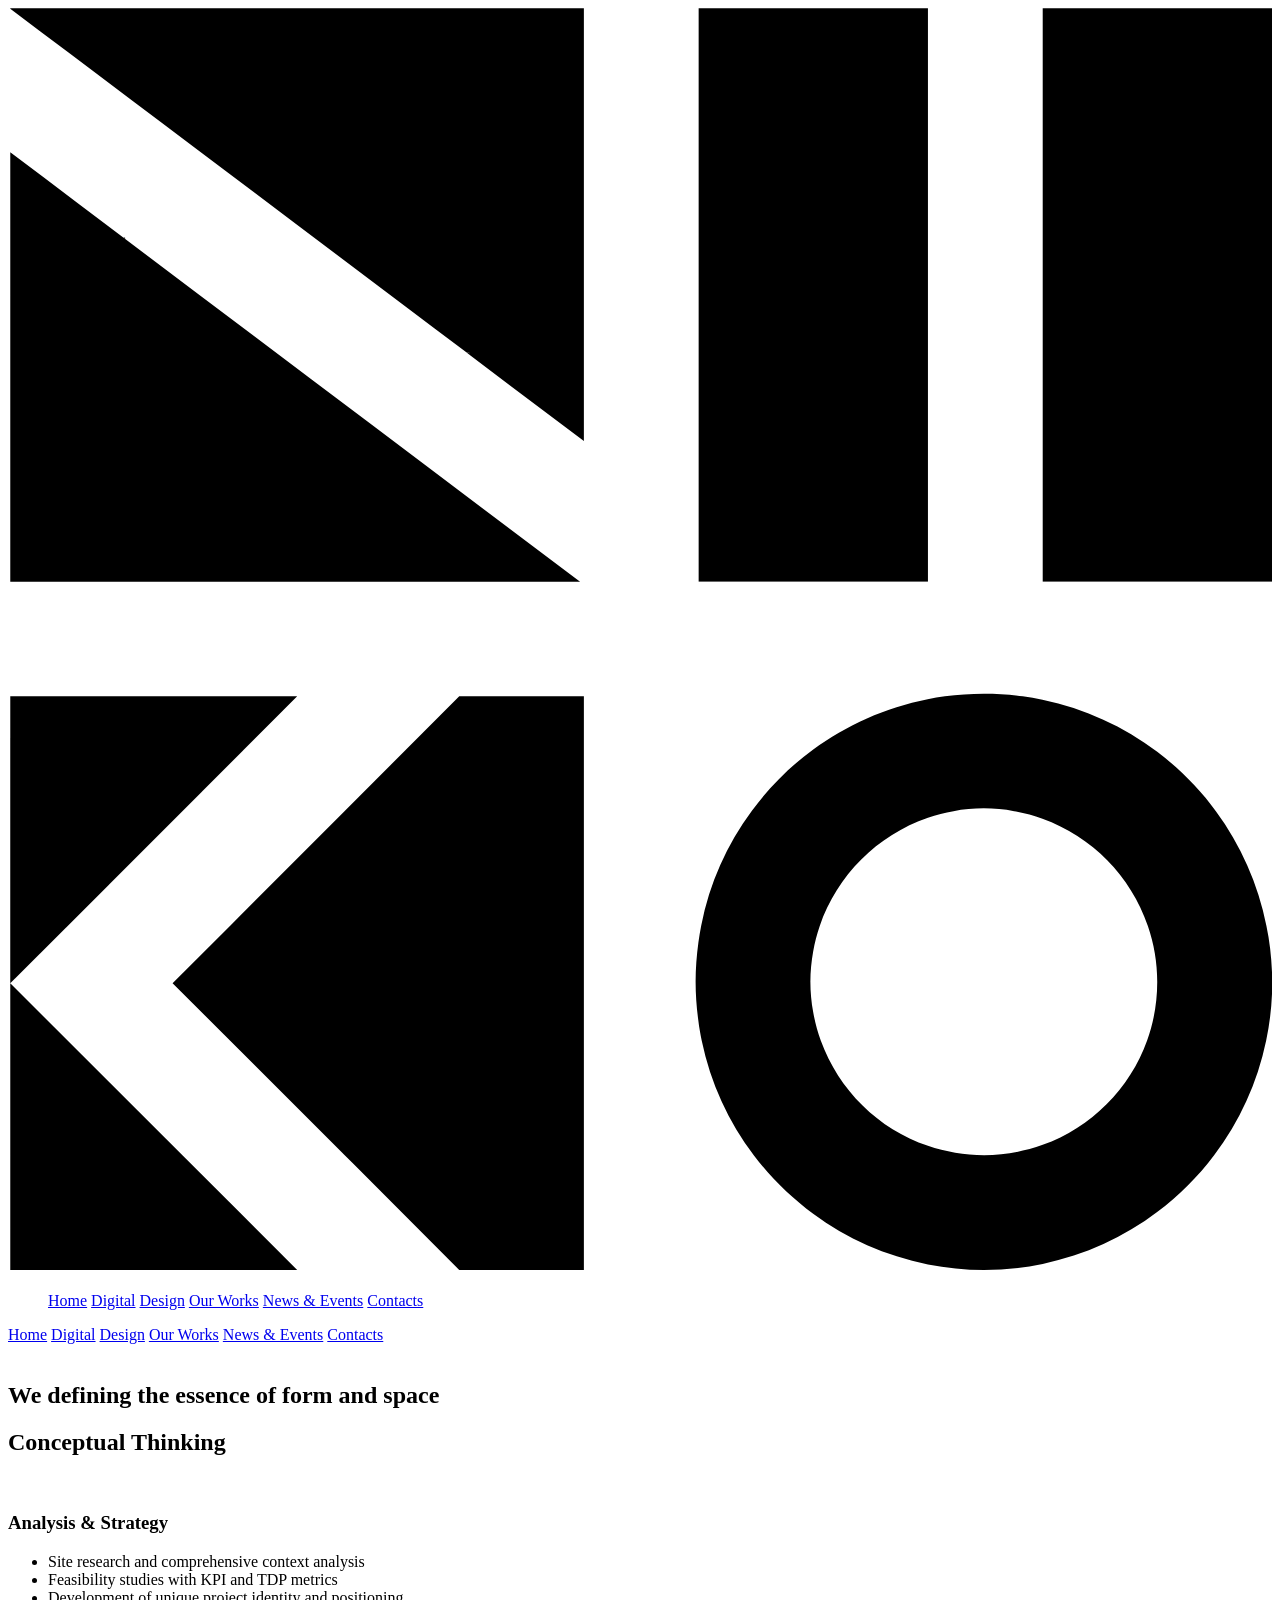
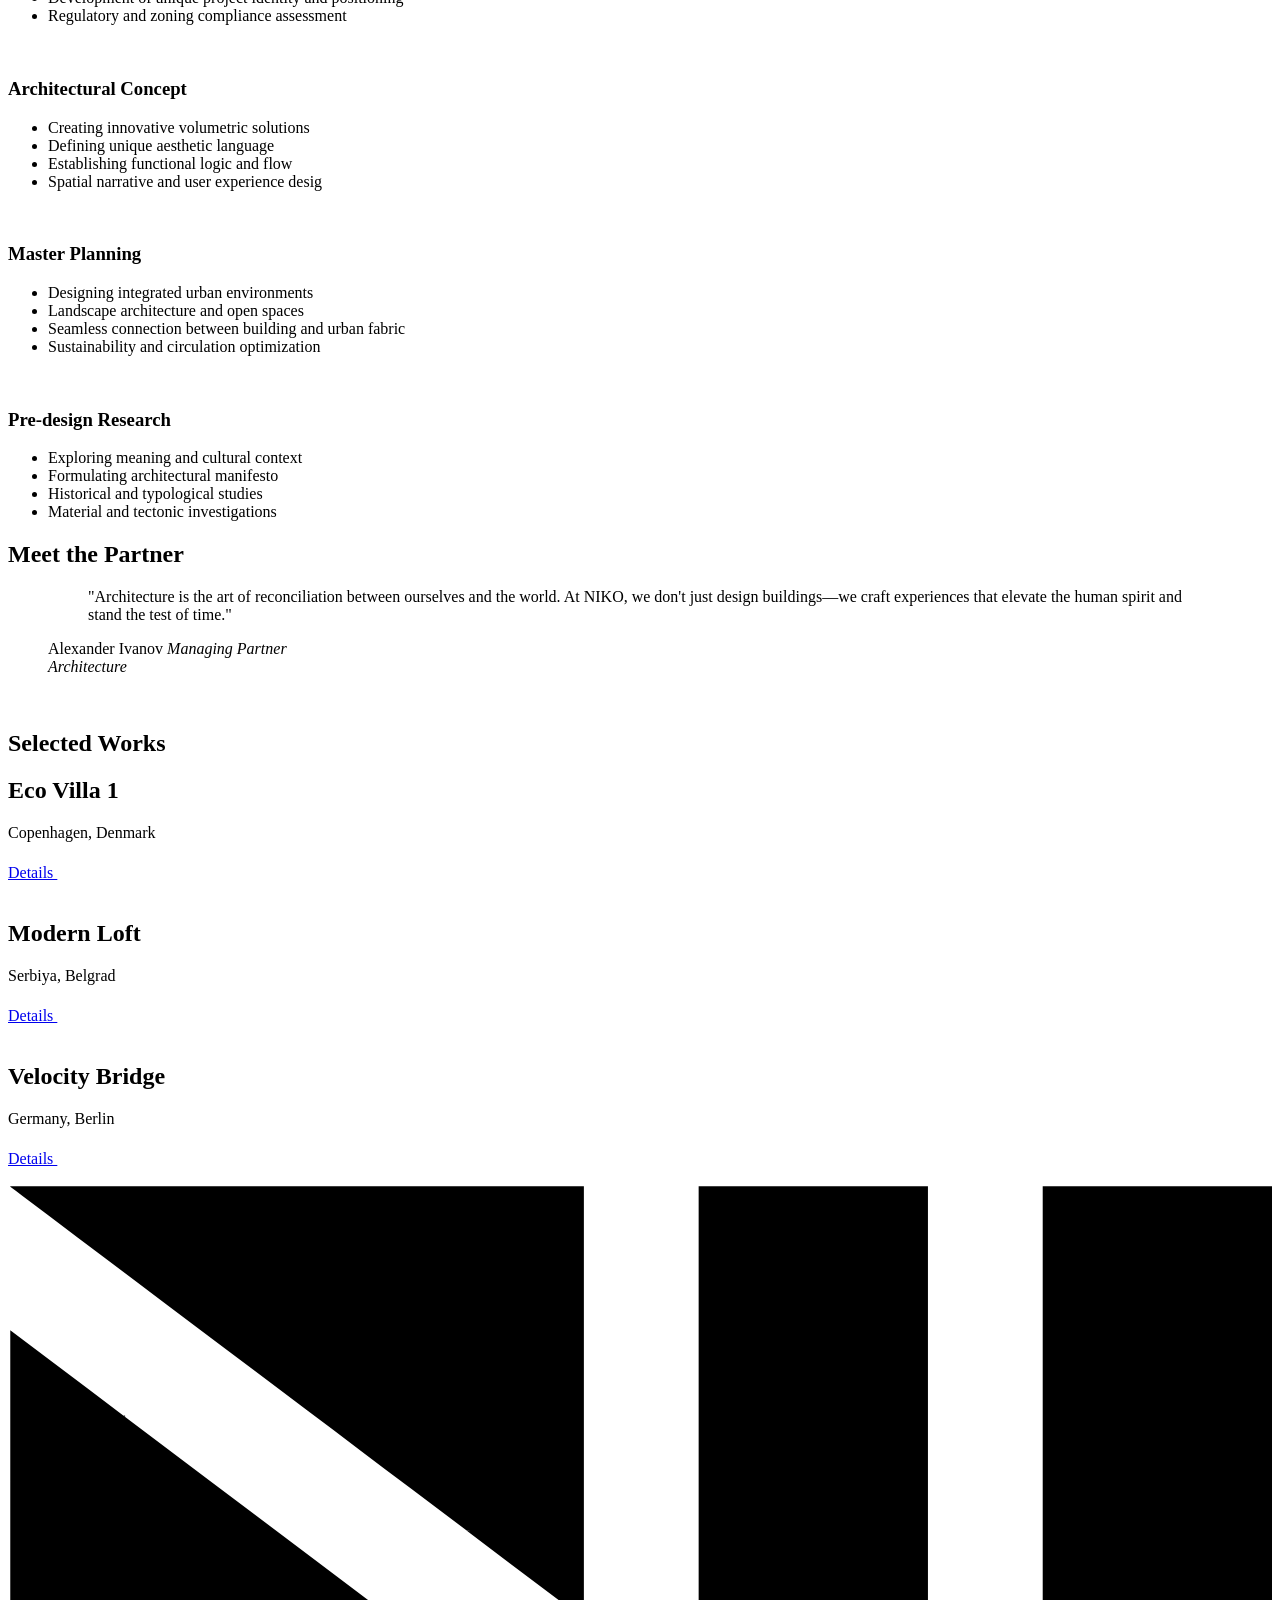
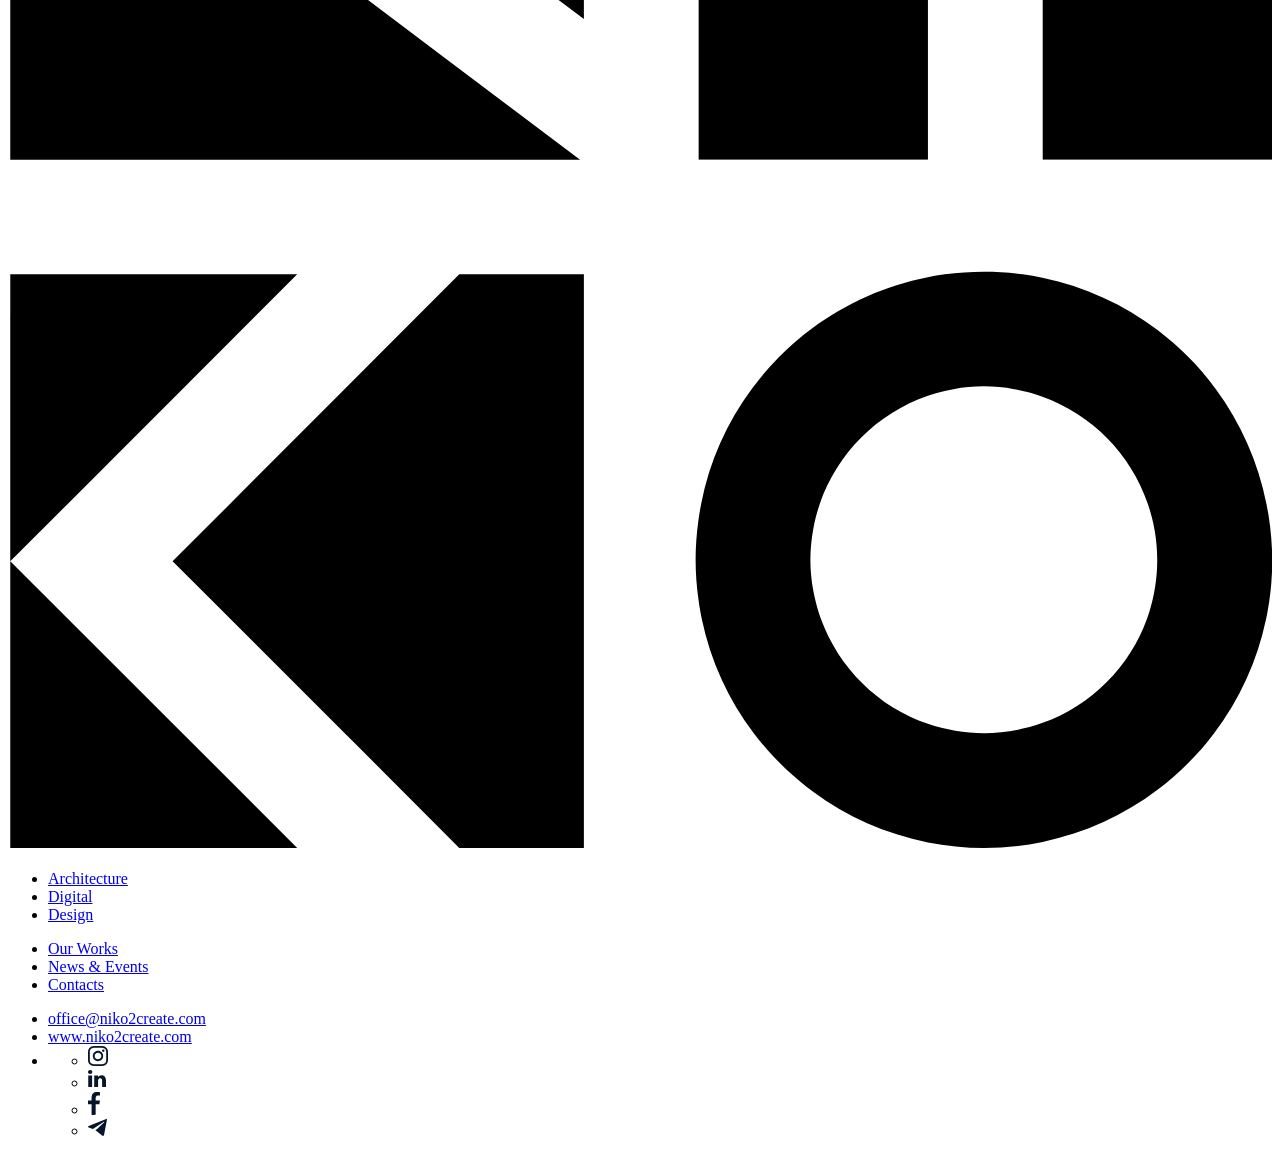
==== architecture.html @ 86c25e2b "Add files via upload" ====
<!DOCTYPE html>
<html lang="ru">

<head>
  <meta charset="UTF-8">
  <meta name="viewport" content="width=device-width, initial-scale=1.0">
  <title>Architecture</title>
  <link rel="icon" type="image/x-icon" href="favicon.ico">
  <link href = "https://fonts.cdnfonts.com/css/neue-haas-grotesk-display-pro" rel = "stylesheet">
  <link rel="stylesheet" href="/styles/styles.css">
  <link rel="stylesheet" href="https://cdn.jsdelivr.net/npm/swiper@11/swiper-bundle.min.css" />
</head>

<body class="inner-page">
  <header class="main-header">
    <a href="index.html" class="static-logo">
        <svg version="1.1" id="Слой_1" xmlns="http://www.w3.org/2000/svg" xmlns:xlink="http://www.w3.org/1999/xlink"
          x="0px" y="0px" viewBox="0 0 500 500" style="enable-background:new 0 0 500 500;" xml:space="preserve">
          <g>
            <path class="st0" d="M227.8,0.1v171.2l-45.4-34.2v-0.9h-1.1C123.4,92.6,58.8,43.9,0.9,0.3V0.1H227.8z" />
            <rect x="273.2" y="0.1" class="st0" width="90.7" height="226.8" />
            <rect x="409.3" y="0.1" class="st0" width="90.7" height="226.8" />
            <polygon class="st0" points="46.3,90.9 46.3,91.3 45.7,90.9 	" />
            <polygon class="st0" points="46.3,90.9 46.3,91.3 45.7,90.9 	" />
            <polygon class="st0" points="182.4,136.2 182.4,137.1 181.3,136.2 	" />
            <path class="st0" d="M226.3,227H0.9V57.1C74.1,112.3,153.2,171.9,226.3,227z" />
            <polygon class="st0" points="114.4,272.3 33,353.7 23.6,363.1 0.9,385.8 0.9,272.3 	" />
            <polygon class="st0" points="114.4,499.2 0.9,499.2 0.9,385.8 69,453.8 91.7,476.5 	" />
            <polygon class="st0" points="227.8,272.3 227.8,499.2 178.5,499.2 137.1,457.7 133.2,453.8 87.8,408.4 65.1,385.8 87.8,363.1 
       91.7,359.2 133.1,317.7 178.5,272.3 	" />
            <path class="st0" d="M497.8,363.1c-3.3-16.7-10.2-32.1-20-45.4c-6.5-8.9-14.4-16.8-23.2-23.5c-13.2-10-28.6-17.1-45.4-20.6
       c-2.6-0.5-5.2-1-7.8-1.3c-5-0.7-10.2-1-15.4-1c-5.2,0-10.4,0.4-15.4,1c-2.3,0.3-4.5,0.7-6.8,1.1c-16.7,3.3-32.2,10.3-45.4,20
       c-9.3,6.8-17.4,15-24.2,24.2c-9.8,13.2-16.7,28.6-20,45.4c-0.4,2.2-0.8,4.4-1.1,6.7c-0.7,5.1-1.1,10.2-1.1,15.5s0.4,10.4,1.1,15.5
       c0.3,2.6,0.8,5.2,1.3,7.7c3.5,16.8,10.6,32.2,20.6,45.4c6.7,8.8,14.6,16.6,23.5,23.2c13.2,9.8,28.6,16.7,45.4,20
       c7.2,1.4,14.6,2.2,22.2,2.2c8,0,15.7-0.8,23.2-2.4c16.8-3.5,32.2-10.6,45.4-20.6c8.5-6.4,16-13.9,22.4-22.4
       c10-13.2,17.1-28.6,20.6-45.4c1.6-7.5,2.4-15.3,2.4-23.2C500,377.6,499.3,370.2,497.8,363.1z M450.6,408.4
       c-6.9,19.2-22.1,34.4-41.3,41.3c-7.2,2.6-15.1,4.1-23.2,4.1c-7.8,0-15.2-1.3-22.2-3.7c-19.7-6.7-35.3-22.2-42.4-41.7
       c-1.3-3.6-2.3-7.3-3-11.2c-0.7-3.9-1.1-7.9-1.1-12c0-4.1,0.4-8.1,1.1-12c0.6-3.5,1.5-6.8,2.6-10.1c6.9-20,22.7-35.9,42.8-42.8
       c3.3-1.1,6.7-2,10.1-2.6c3.9-0.7,7.9-1.1,12-1.1s8.1,0.4,12,1.1c3.9,0.7,7.6,1.7,11.2,3c19.5,7,35,22.7,41.7,42.4
       c2.4,7,3.7,14.4,3.7,22.2C454.6,393.4,453.2,401.2,450.6,408.4z" />
          </g>
        </svg>
      </a>
    
    <nav class="main-nav">
      <ul class="menu-list">
        <a href="index.html" class="nav-link">Home</a>
        <a href="digital.html" class="nav-link">Digital</a>
        <a href="design.html" class="nav-link">Design</a>
        <a href="catalog.html" class="nav-link">Our Works</a>
        <a href="news.html" class="nav-link">News & Events</a>
        <a href="contacts.html" class="nav-link">Contacts</a>
      </ul>
    </nav>
    <!-- Кнопка Бургер -->
    <div class="mobile-burger" id="burger">
      <span></span>
      <span></span>
      <span></span>
    </div>
    <!-- Полноэкранное мобильное меню -->
    <div class="mobile-menu" id="mobileMenu">
      <nav class="mobile-nav">
        <a href="index.html" class="mobile-link">Home</a>
        <a href="digital.html" class="mobile-link">Digital</a>
        <a href="design.html" class="mobile-link">Design</a>
        <a href="catalog.html" class="mobile-link">Our Works</a>
        <a href="news.html" class="mobile-link">News & Events</a>
        <a href="contacts.html" class="mobile-link">Contacts</a>
      </nav>
    </div>
  </header>
  <section class="hero">
    <img class="hero__image" src="images/architecture/hero-bg.webp" alt="">
    <div class="hero__content">
      <h1 class="hero__title reveal">We defining the essence of form and space</h1>
    </div>
  </section>
  <section class="concept">
    <div class="concept__top">
      <h2 class="concept__title title">Conceptual Thinking</h2>
    </div>
    <div class="concept-grid">
      <div class="concept-card reveal">
        <img class="concept-card__image" src="images/architecture/concept/1.webp" alt="">
        <div class="concept-card__content">
          <h3 class="concept-card__title">Analysis & Strategy</h3>
          <ul class="concept-card__list">
            <li class="concept-card__item">Site research and comprehensive context analysis</li>
            <li class="concept-card__item">Feasibility studies with KPI and TDP metrics</li>
            <li class="concept-card__item">Development of unique project identity and positioning</li>
            <li class="concept-card__item">Regulatory and zoning compliance assessment</li>
          </ul>
        </div>
      </div>
      <div class="concept-card reveal">
        <img class="concept-card__image" src="images/architecture/concept/2.webp" alt="">
        <div class="concept-card__content">
          <h3 class="concept-card__title">Architectural Concept</h3>
          <ul class="concept-card__list">
            <li class="concept-card__item">Creating innovative volumetric solutions</li>
            <li class="concept-card__item">Defining unique aesthetic language</li>
            <li class="concept-card__item">Establishing functional logic and flow</li>
            <li class="concept-card__item">Spatial narrative and user experience desig</li>
          </ul>
        </div>
      </div>
      <div class="concept-card reveal">
        <img class="concept-card__image" src="images/architecture/concept/3.webp" alt="">
        <div class="concept-card__content">
          <h3 class="concept-card__title">Master Planning</h3>
          <ul class="concept-card__list">
            <li class="concept-card__item">Designing integrated urban environments</li>
            <li class="concept-card__item">Landscape architecture and open spaces</li>
            <li class="concept-card__item">Seamless connection between building and urban fabric</li>
            <li class="concept-card__item">Sustainability and circulation optimization</li>
          </ul>
        </div>
      </div>
      <div class="concept-card reveal">
        <img class="concept-card__image" src="images/architecture/concept/4.webp" alt="">
        <div class="concept-card__content">
          <h3 class="concept-card__title">Pre-design Research</h3>
          <ul class="concept-card__list">
            <li class="concept-card__item">Exploring meaning and cultural context</li>
            <li class="concept-card__item">Formulating architectural manifesto</li>
            <li class="concept-card__item">Historical and typological studies</li>
            <li class="concept-card__item">Material and tectonic investigations</li>
          </ul>
        </div>
      </div>
    </div>
  </section>
  <section class="meet">
    <h2 class="meet__title title">Meet the Partner</h2>
    <div class="meet__content">
      <div class="meet__content-inner">
        <figure class="meet__quote-wrapper">
          <blockquote class="meet__quote-text">
            <p>"Architecture is the art of reconciliation between ourselves and the world. At NIKO, we don't just design
              buildings—we craft experiences that elevate the human spirit and stand the test of time."</p>
          </blockquote>
          <figcaption class="meet__quote-author">
            Alexander Ivanov <cite>Managing Partner <br> Architecture</cite>
          </figcaption>
        </figure>
      </div>
      <img class="meet__image" src="images/architecture/meet.webp" alt="">
    </div>
  </section>
  <section class="selected">
    <h2 class="selected__title title">Selected Works</h2>
    <div class="selected__wrapper">
      <div class="selected-card">
        <div class="selected__card">
          <div class="selected-card__content">
            <h2 class="selected-card__title">Eco Villa 1</h2>
            <div class="selected-card__subtitle">Copenhagen, Denmark</div>
            <a class="selected-card__link" href="project.html">Details
              <svg width="20" height="36" viewBox="0 0 20 36" fill="none" xmlns="http://www.w3.org/2000/svg">
                <path d="M0.707133 0.70717L17.6777 17.6777L0.707136 34.6483" stroke="white" stroke-width="2" />
              </svg>
            </a>
          </div>
          <img class="selected__image" src="images/architecture/selected/1.webp" alt="">
        </div>
      </div>
      <div class="selected-card">
        <div class="selected__card">
          <div class="selected-card__content">
            <h2 class="selected-card__title">Modern Loft</h2>
            <div class="selected-card__subtitle">Serbiya, Belgrad</div>
            <a class="selected-card__link" href="project.html">Details
              <svg width="20" height="36" viewBox="0 0 20 36" fill="none" xmlns="http://www.w3.org/2000/svg">
                <path d="M0.707133 0.70717L17.6777 17.6777L0.707136 34.6483" stroke="white" stroke-width="2" />
              </svg>
            </a>
          </div>
          <img class="selected__image" src="images/architecture/selected/2.webp" alt="">
        </div>
      </div>
      <div class="selected-card">
        <div class="selected__card">
          <div class="selected-card__content">
            <h2 class="selected-card__title">Velocity Bridge</h2>
            <div class="selected-card__subtitle">Germany, Berlin</div>
            <a class="selected-card__link" href="project.html">Details
              <svg width="20" height="36" viewBox="0 0 20 36" fill="none" xmlns="http://www.w3.org/2000/svg">
                <path d="M0.707133 0.70717L17.6777 17.6777L0.707136 34.6483" stroke="white" stroke-width="2" />
              </svg>
            </a>
          </div>
          <img class="selected__image" src="images/architecture/selected/3.webp" alt="">
        </div>
      </div>
    </div>
  </section>
  
  <footer class="footer">
    <div class="footer__body">
      <div class="footer__col">
        <a class="footer__logo" href="index.html">
          <svg version="1.1" xmlns="http://www.w3.org/2000/svg" xmlns:xlink="http://www.w3.org/1999/xlink"
            x="0px" y="0px" viewBox="0 0 500 500" style="enable-background:new 0 0 500 500;" xml:space="preserve">
            <g>
              <path class="st0" d="M227.8,0.1v171.2l-45.4-34.2v-0.9h-1.1C123.4,92.6,58.8,43.9,0.9,0.3V0.1H227.8z" />
              <rect x="273.2" y="0.1" class="st0" width="90.7" height="226.8" />
              <rect x="409.3" y="0.1" class="st0" width="90.7" height="226.8" />
              <polygon class="st0" points="46.3,90.9 46.3,91.3 45.7,90.9 	" />
              <polygon class="st0" points="46.3,90.9 46.3,91.3 45.7,90.9 	" />
              <polygon class="st0" points="182.4,136.2 182.4,137.1 181.3,136.2 	" />
              <path class="st0" d="M226.3,227H0.9V57.1C74.1,112.3,153.2,171.9,226.3,227z" />
              <polygon class="st0" points="114.4,272.3 33,353.7 23.6,363.1 0.9,385.8 0.9,272.3 	" />
              <polygon class="st0" points="114.4,499.2 0.9,499.2 0.9,385.8 69,453.8 91.7,476.5 	" />
              <polygon class="st0" points="227.8,272.3 227.8,499.2 178.5,499.2 137.1,457.7 133.2,453.8 87.8,408.4 65.1,385.8 87.8,363.1 
       91.7,359.2 133.1,317.7 178.5,272.3 	" />
              <path class="st0" d="M497.8,363.1c-3.3-16.7-10.2-32.1-20-45.4c-6.5-8.9-14.4-16.8-23.2-23.5c-13.2-10-28.6-17.1-45.4-20.6
       c-2.6-0.5-5.2-1-7.8-1.3c-5-0.7-10.2-1-15.4-1c-5.2,0-10.4,0.4-15.4,1c-2.3,0.3-4.5,0.7-6.8,1.1c-16.7,3.3-32.2,10.3-45.4,20
       c-9.3,6.8-17.4,15-24.2,24.2c-9.8,13.2-16.7,28.6-20,45.4c-0.4,2.2-0.8,4.4-1.1,6.7c-0.7,5.1-1.1,10.2-1.1,15.5s0.4,10.4,1.1,15.5
       c0.3,2.6,0.8,5.2,1.3,7.7c3.5,16.8,10.6,32.2,20.6,45.4c6.7,8.8,14.6,16.6,23.5,23.2c13.2,9.8,28.6,16.7,45.4,20
       c7.2,1.4,14.6,2.2,22.2,2.2c8,0,15.7-0.8,23.2-2.4c16.8-3.5,32.2-10.6,45.4-20.6c8.5-6.4,16-13.9,22.4-22.4
       c10-13.2,17.1-28.6,20.6-45.4c1.6-7.5,2.4-15.3,2.4-23.2C500,377.6,499.3,370.2,497.8,363.1z M450.6,408.4
       c-6.9,19.2-22.1,34.4-41.3,41.3c-7.2,2.6-15.1,4.1-23.2,4.1c-7.8,0-15.2-1.3-22.2-3.7c-19.7-6.7-35.3-22.2-42.4-41.7
       c-1.3-3.6-2.3-7.3-3-11.2c-0.7-3.9-1.1-7.9-1.1-12c0-4.1,0.4-8.1,1.1-12c0.6-3.5,1.5-6.8,2.6-10.1c6.9-20,22.7-35.9,42.8-42.8
       c3.3-1.1,6.7-2,10.1-2.6c3.9-0.7,7.9-1.1,12-1.1s8.1,0.4,12,1.1c3.9,0.7,7.6,1.7,11.2,3c19.5,7,35,22.7,41.7,42.4
       c2.4,7,3.7,14.4,3.7,22.2C454.6,393.4,453.2,401.2,450.6,408.4z" />
            </g>
          </svg>
        </a>
      </div>
      <div class="footer__col">
        <ul class="footer__menu-list">
          <li class="footer__menu-item"><a href="architecture.html" class="footer__menu-link">Architecture</a></li>
          <li class="footer__menu-item"><a href="digital.html" class="footer__menu-link">Digital</a></li>
          <li class="footer__menu-item"><a href="design.html" class="footer__menu-link">Design</a></li>
        </ul>
      </div>
      <div class="footer__col">
        <ul class="footer__menu-list">
          <li class="footer__menu-item"><a href="catalog.html" class="footer__menu-link">Our Works</a></li>
          <li class="footer__menu-item"><a href="news.html" class="footer__menu-link">News & Events</a></li>
          <li class="footer__menu-item"><a href="contacts.html" class="footer__menu-link">Contacts</a></li>
        </ul>
      </div>
      <div class="footer__col">
        <ul class="footer__menu-list">
          <li class="footer__menu-item"><a href="mailto:" class="footer__menu-link">office@niko2create.com</a></li>
          <li class="footer__menu-item"><a href="www.niko2create.com" class="footer__menu-link">www.niko2create.com</a>
          </li>
          <li class="footer__menu-item">
            <ul class="footer__soc1als-list">
              <li class="footer__soc1als-item">
                <a class="footer__soc1als-link" href="/">
                  <svg width="20" height="20" viewBox="0 0 20 20" fill="none" xmlns="http://www.w3.org/2000/svg">
                    <path d="M10 1.80723C12.6506 1.80723 13.0121 1.80723 14.0964 1.80723C15.0602 1.80723 15.5422 2.04819 15.9036 2.16868C16.3855 2.40964 16.747 2.53012 17.1084 2.89157C17.4699 3.25301 17.7108 3.61446 17.8313 4.09639C17.9518 4.45783 18.0723 4.93976 18.1928 5.90362C18.1928 6.98795 18.1928 7.22892 18.1928 10C18.1928 12.7711 18.1928 13.0121 18.1928 14.0964C18.1928 15.0602 17.9518 15.5422 17.8313 15.9036C17.5904 16.3855 17.4699 16.747 17.1084 17.1084C16.747 17.4699 16.3855 17.7108 15.9036 17.8313C15.5422 17.9518 15.0602 18.0723 14.0964 18.1928C13.0121 18.1928 12.7711 18.1928 10 18.1928C7.22892 18.1928 6.98795 18.1928 5.90362 18.1928C4.93976 18.1928 4.45783 17.9518 4.09639 17.8313C3.61446 17.5904 3.25301 17.4699 2.89157 17.1084C2.53012 16.747 2.28916 16.3855 2.16868 15.9036C2.04819 15.5422 1.92771 15.0602 1.80723 14.0964C1.80723 13.0121 1.80723 12.7711 1.80723 10C1.80723 7.22892 1.80723 6.98795 1.80723 5.90362C1.80723 4.93976 2.04819 4.45783 2.16868 4.09639C2.40964 3.61446 2.53012 3.25301 2.89157 2.89157C3.25301 2.53012 3.61446 2.28916 4.09639 2.16868C4.45783 2.04819 4.93976 1.92771 5.90362 1.80723C6.98795 1.80723 7.3494 1.80723 10 1.80723ZM10 0C7.22892 0 6.98795 0 5.90362 0C4.81928 0 4.09639 0.240965 3.49398 0.481928C2.89157 0.722892 2.28916 1.08434 1.68675 1.68675C1.08434 2.28916 0.843374 2.77109 0.481928 3.49398C0.240965 4.09639 0.120482 4.81928 0 5.90362C0 6.98795 0 7.3494 0 10C0 12.7711 0 13.0121 0 14.0964C0 15.1807 0.240965 15.9036 0.481928 16.506C0.722892 17.1084 1.08434 17.7108 1.68675 18.3133C2.28916 18.9157 2.77109 19.1566 3.49398 19.5181C4.09639 19.759 4.81928 19.8795 5.90362 20C6.98795 20 7.3494 20 10 20C12.6506 20 13.0121 20 14.0964 20C15.1807 20 15.9036 19.759 16.506 19.5181C17.1084 19.2771 17.7108 18.9157 18.3133 18.3133C18.9157 17.7108 19.1566 17.2289 19.5181 16.506C19.759 15.9036 19.8795 15.1807 20 14.0964C20 13.0121 20 12.6506 20 10C20 7.3494 20 6.98795 20 5.90362C20 4.81928 19.759 4.09639 19.5181 3.49398C19.2771 2.89157 18.9157 2.28916 18.3133 1.68675C17.7108 1.08434 17.2289 0.843374 16.506 0.481928C15.9036 0.240965 15.1807 0.120482 14.0964 0C13.0121 0 12.7711 0 10 0Z" fill="#05152A" />
                    <path d="M10 4.81928C7.10843 4.81928 4.81928 7.10843 4.81928 10C4.81928 12.8916 7.10843 15.1807 10 15.1807C12.8916 15.1807 15.1807 12.8916 15.1807 10C15.1807 7.10843 12.8916 4.81928 10 4.81928ZM10 13.3735C8.19277 13.3735 6.62651 11.9277 6.62651 10C6.62651 8.19277 8.07229 6.62651 10 6.62651C11.8072 6.62651 13.3735 8.07229 13.3735 10C13.3735 11.8072 11.8072 13.3735 10 13.3735Z" fill="#05152A" />
                    <path d="M15.3012 5.90362C15.9666 5.90362 16.506 5.3642 16.506 4.6988C16.506 4.03339 15.9666 3.49398 15.3012 3.49398C14.6358 3.49398 14.0964 4.03339 14.0964 4.6988C14.0964 5.3642 14.6358 5.90362 15.3012 5.90362Z" fill="#05152A" />
                  </svg>
                </a>
              </li>
              <li class="footer__soc1als-item">
                <a class="footer__soc1als-link" href="/">
                  <svg width="18" height="18" viewBox="0 0 15 15" fill="none" xmlns="http://www.w3.org/2000/svg">
                    <path d="M15 8.7444V14.2601H11.7713V9.08072C11.7713 7.80269 11.3004 6.92825 10.157 6.92825C9.28251 6.92825 8.74439 7.53363 8.5426 8.07175C8.47534 8.27354 8.40807 8.5426 8.40807 8.87892V14.2601H5.17937C5.17937 14.2601 5.24664 5.5157 5.17937 4.64126H8.40807V5.98655C8.81166 5.3139 9.61883 4.3722 11.3004 4.3722C13.3856 4.3722 15 5.78475 15 8.7444ZM1.81614 0C0.739908 0 0 0.73991 0 1.68161C0 2.62332 0.672645 3.36323 1.74888 3.36323C2.89238 3.36323 3.56502 2.62332 3.56502 1.68161C3.63229 0.672646 2.95964 0 1.81614 0ZM0.201793 14.2601H3.43049V4.64126H0.201793V14.2601Z" fill="#05152A" />
                  </svg>
                </a>
              </li>
              <li class="footer__soc1als-item">
                <a class="footer__soc1als-link" href="/">
                  <svg width="12" height="23" viewBox="0 0 12 23" fill="none" xmlns="http://www.w3.org/2000/svg">
                    <path d="M7.65708 12.3648H11.3793L11.9637 8.56055H7.65632V6.48134C7.65632 4.90099 8.16957 3.49962 9.63891 3.49962H12V0.179741C11.5852 0.123382 10.7078 0 9.04996 0C5.58819 0 3.55867 1.8393 3.55867 6.0297V8.56055H0V12.3648H3.55867V22.821C4.26344 22.9276 4.97729 23 5.71007 23C6.37245 23 7.01893 22.9391 7.65708 22.8522V12.3648Z" fill="#05152A" />
                  </svg>
                </a>
              </li>
              <li class="footer__soc1als-item">
                <a class="footer__soc1als-link" href="/">
                  <svg width="19" height="17" viewBox="0 0 19 17" fill="none" xmlns="http://www.w3.org/2000/svg">
                    <path d="M19 0.602225L15.9946 16.2923C15.9946 16.2923 15.5741 17.3801 14.4189 16.8584L7.48458 11.3526L7.45242 11.3364C8.38909 10.4654 15.6524 3.70266 15.9698 3.39612C16.4613 2.92136 16.1562 2.63873 15.5856 2.99736L4.85679 10.053L0.717638 8.61077C0.717638 8.61077 0.0662573 8.37083 0.00359284 7.84911C-0.0598962 7.32653 0.739076 7.0439 0.739076 7.0439L17.6131 0.188948C17.6131 0.188948 19 -0.44207 19 0.602225Z" fill="#05152A" />
                  </svg>
                </a>
              </li>
            </ul>
          </li>
        </ul>
      </div>

    </div>
  </footer>

  <script src="https://cdn.jsdelivr.net/npm/swiper@11/swiper-bundle.min.js"
    onload="window.isSwiperReady = true; if(window.initMySite) window.initMySite();">
    </script>

  <script src="js/common.js"></script>
</body>

</html>
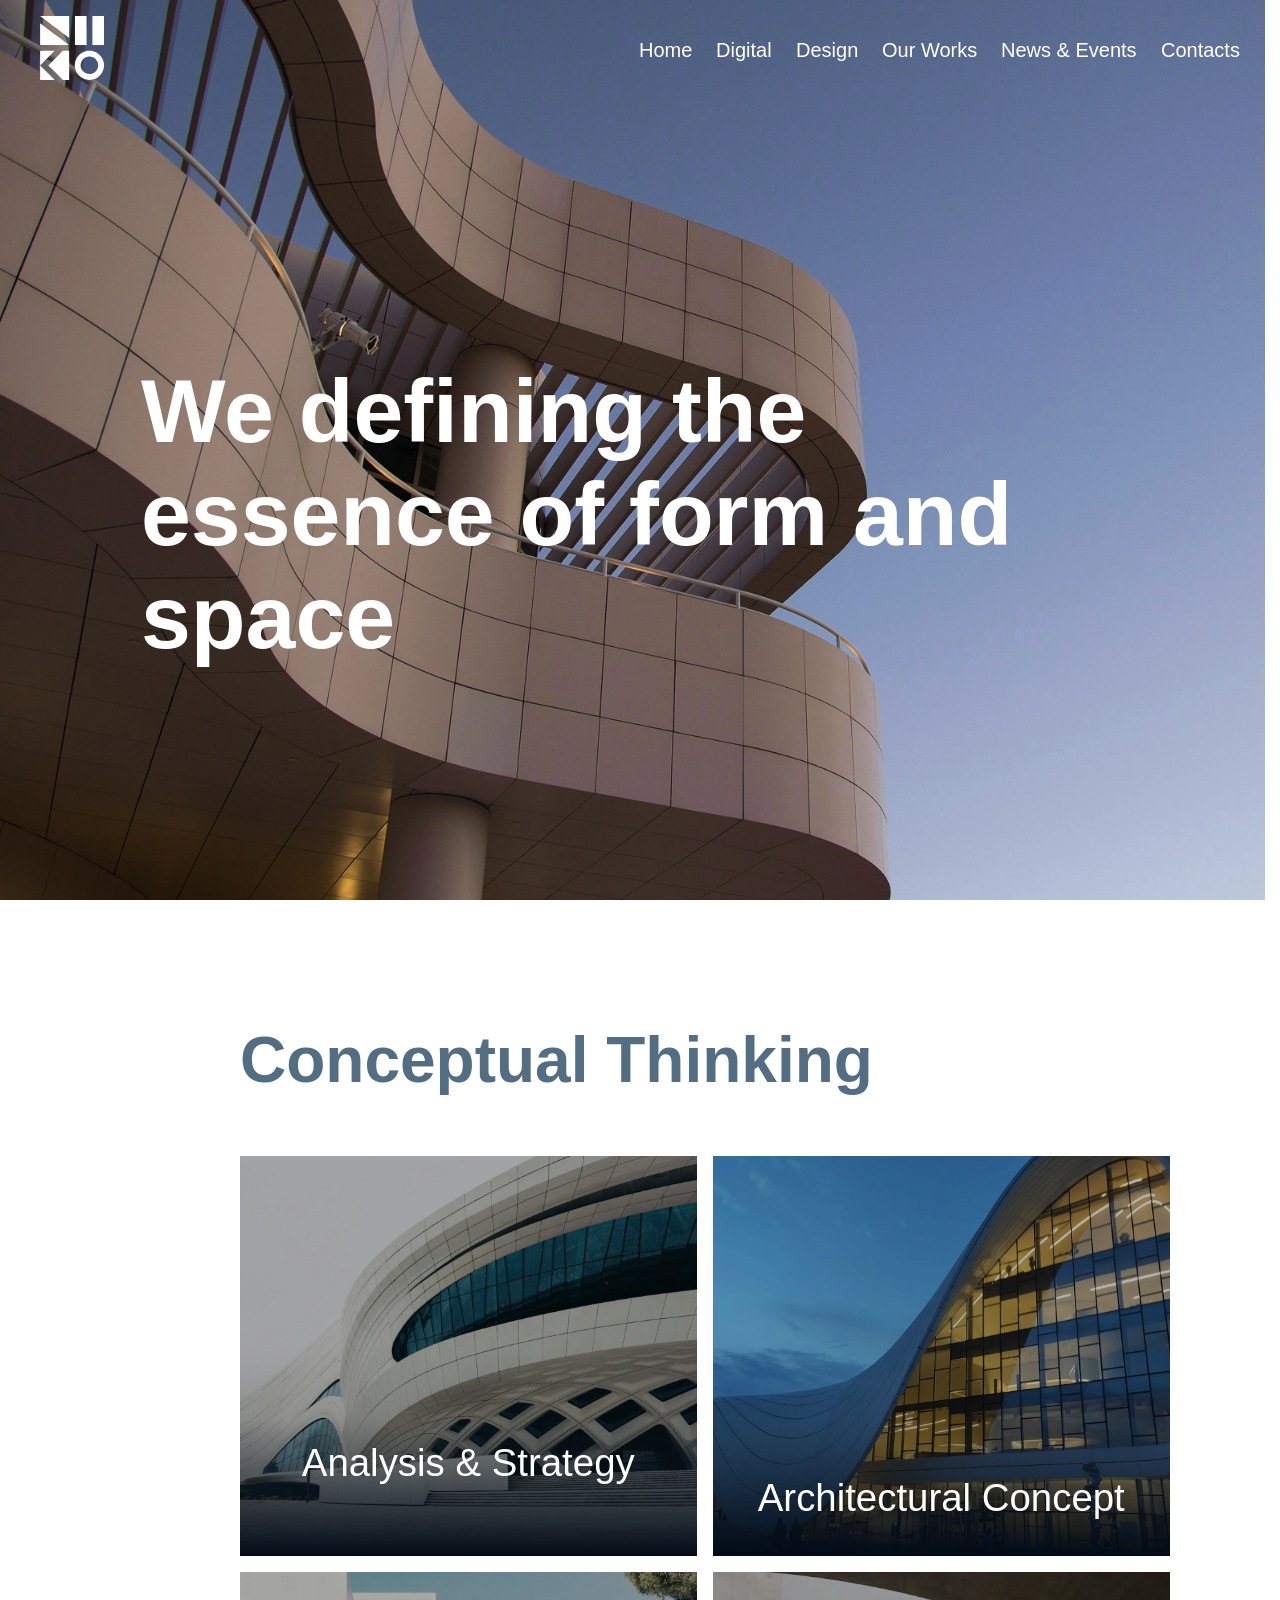
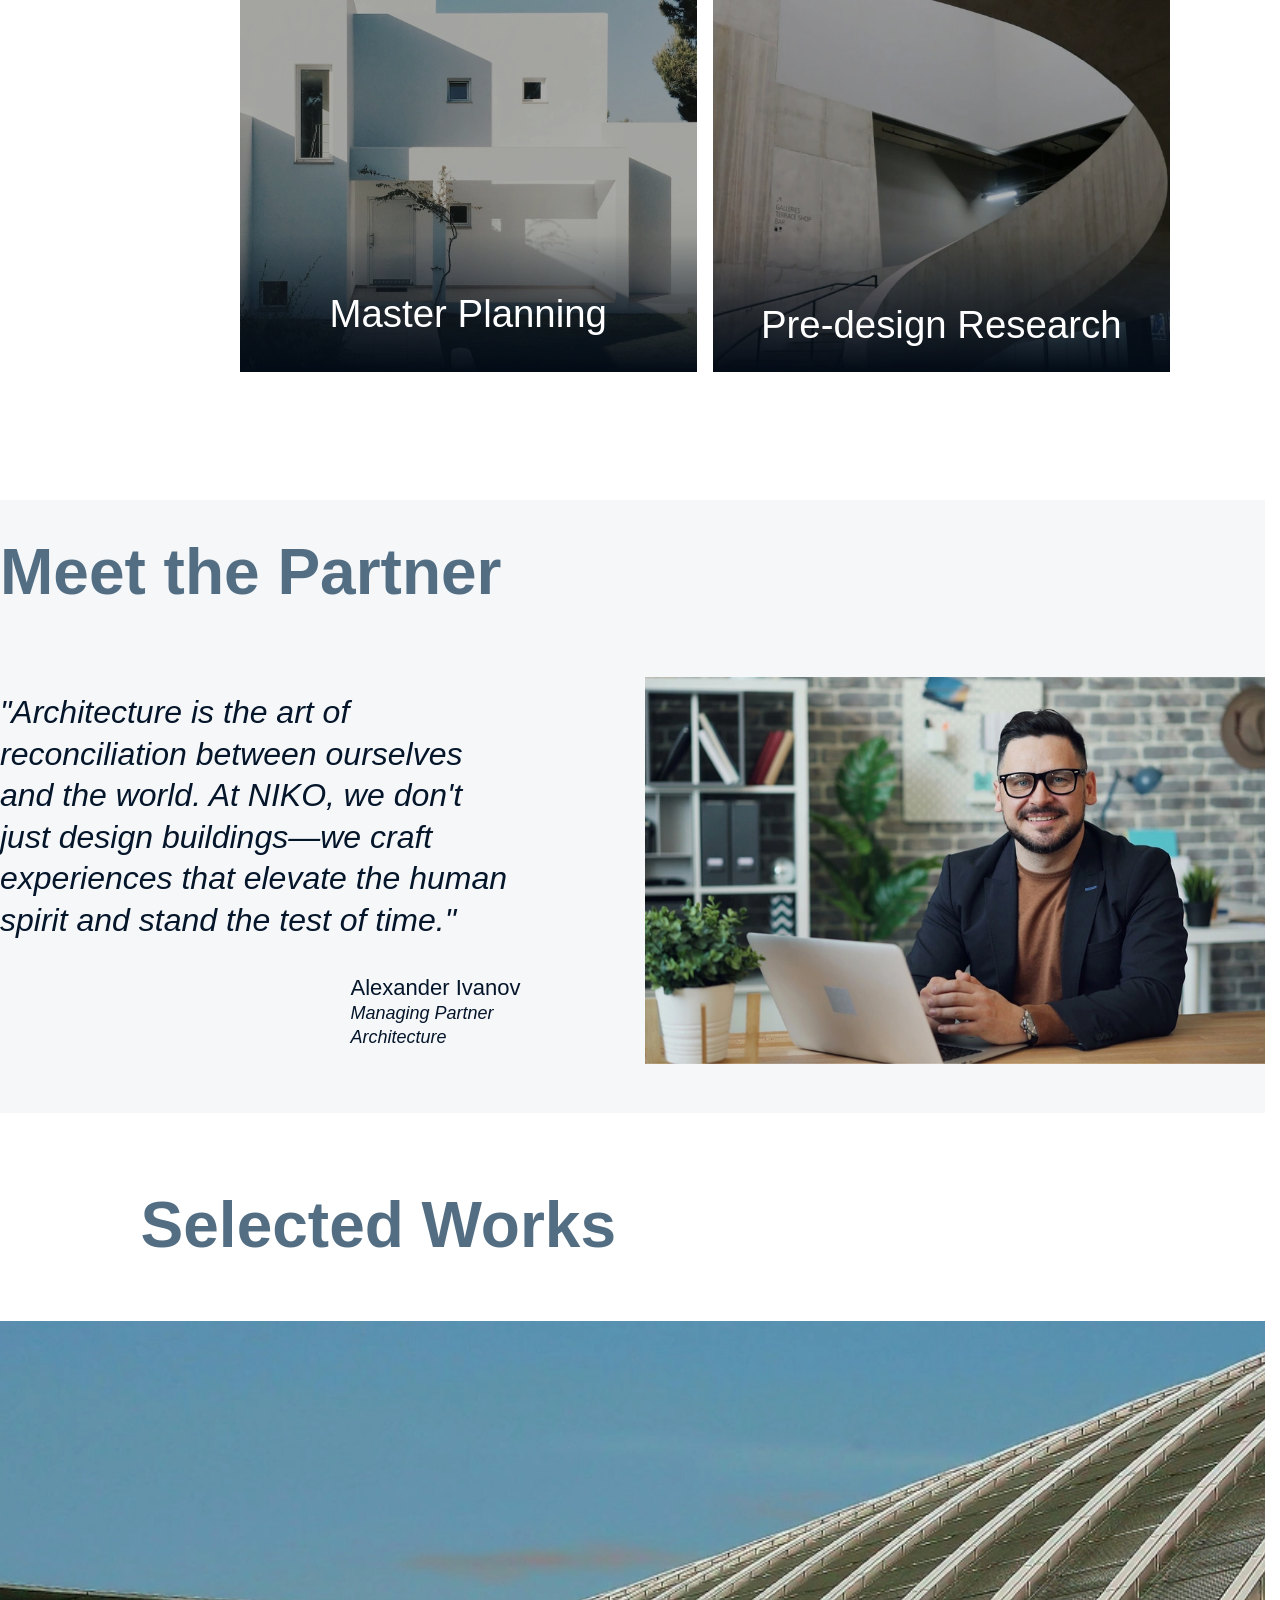
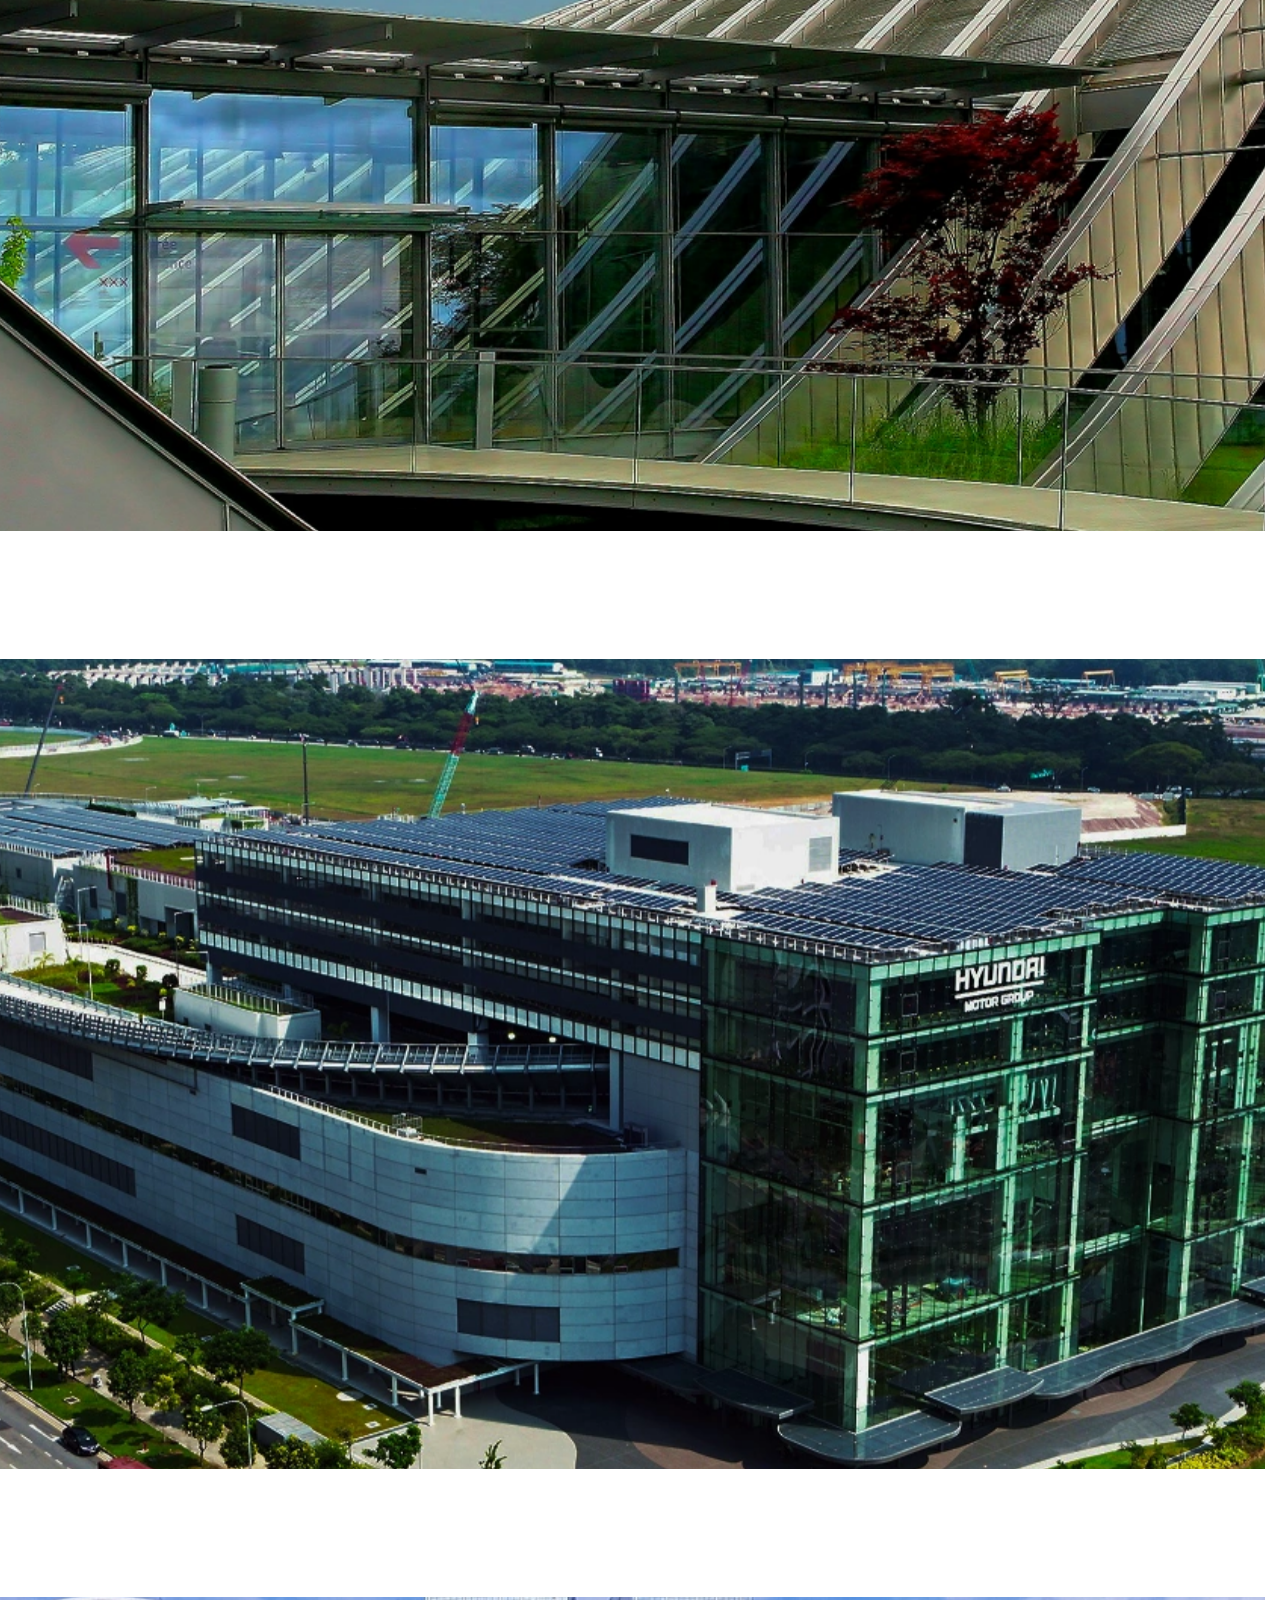
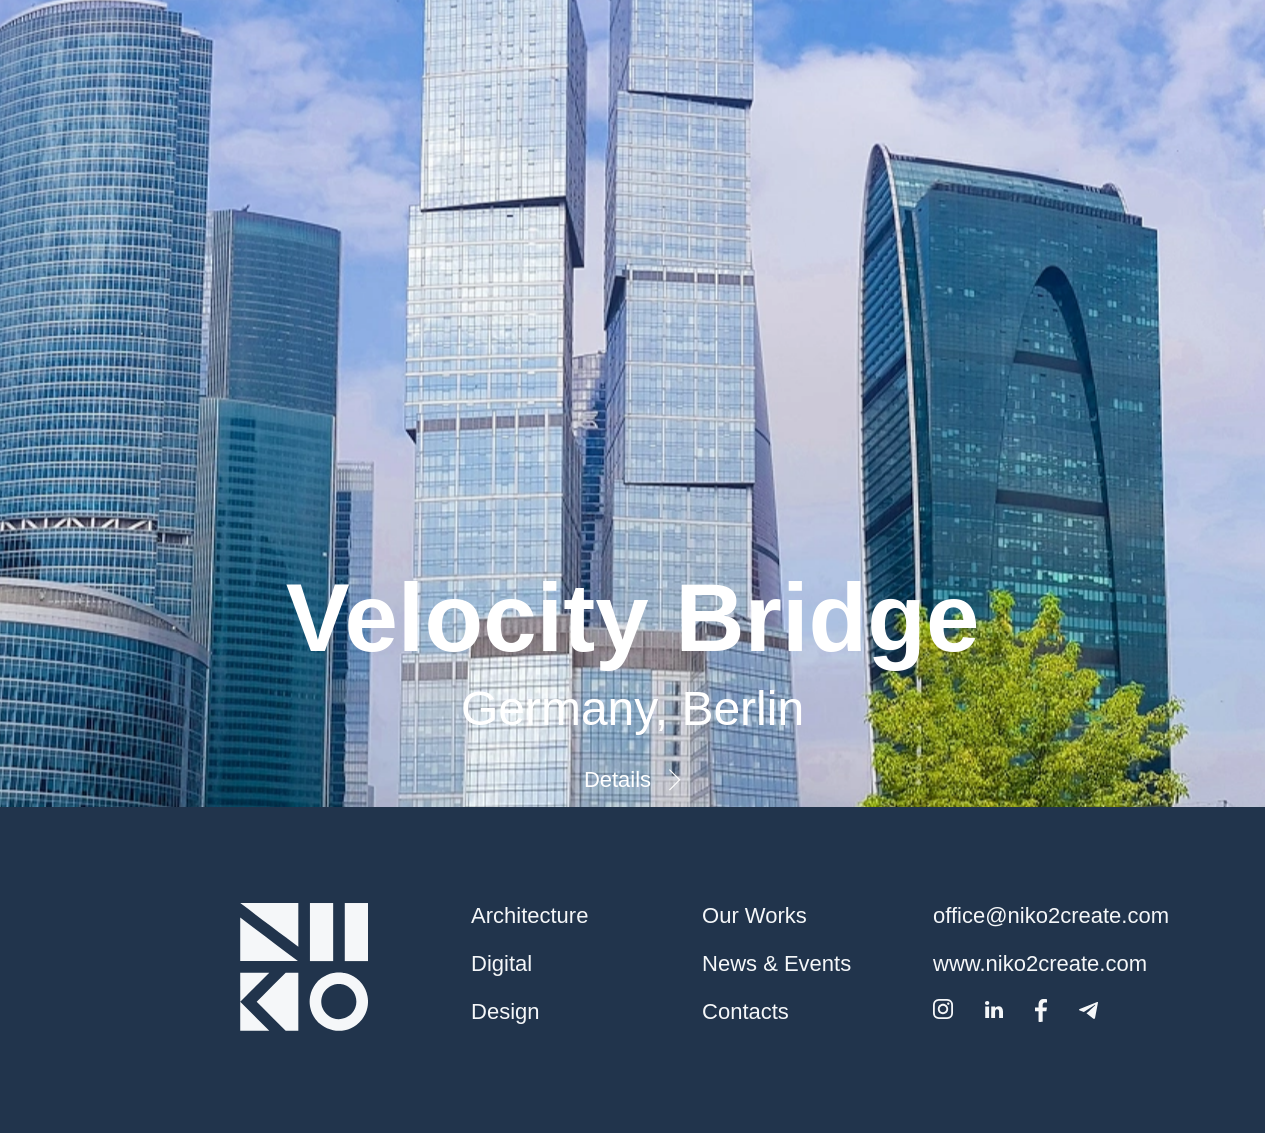
==== commit 5a67b0d0: "Update architecture.html" ====
--- a/architecture.html
+++ b/architecture.html
@@ -7,7 +7,7 @@
   <title>Architecture</title>
   <link rel="icon" type="image/x-icon" href="favicon.ico">
   <link href = "https://fonts.cdnfonts.com/css/neue-haas-grotesk-display-pro" rel = "stylesheet">
-  <link rel="stylesheet" href="/styles/styles.css">
+  <link rel="stylesheet" href="styles/styles.css">
   <link rel="stylesheet" href="https://cdn.jsdelivr.net/npm/swiper@11/swiper-bundle.min.css" />
 </head>
 
@@ -294,4 +294,4 @@
   <script src="js/common.js"></script>
 </body>
 
-</html>+</html>
--- a/styles/styles.css
+++ b/styles/styles.css
@@ -0,0 +1,2696 @@
+@charset "UTF-8";
+/**
+  Нормализация блочной модели
+ */
+*,
+::before,
+::after {
+  box-sizing: border-box;
+}
+
+/**
+  Убираем внутренние отступы слева тегам списков,
+  у которых есть атрибут class
+*/
+:where(ul, ol):where([class]) {
+  padding-left: 0;
+}
+
+/**
+  Убираем внешние отступы body и двум другим тегам,
+  у которых есть атрибут class
+*/
+body,
+:where(blockquote, figure, fieldset):where([class]) {
+  margin: 0;
+}
+
+/**
+  Убираем внешние отступы вертикали нужным тегам,
+  у которых есть атрибут class
+*/
+:where(h1,
+h2,
+h3,
+h4,
+h5,
+h6,
+p,
+ul,
+ol,
+dl):where([class]) {
+  margin-block: 0;
+}
+
+:where(dd[class]) {
+  margin-left: 0;
+}
+
+:where(fieldset[class]) {
+  padding: 0;
+  border: none;
+}
+
+/**
+  Убираем стандартный маркер маркированному списку,
+  у которого есть атрибут class
+*/
+:where(ul[class]) {
+  list-style: none;
+}
+
+:where(address[class]) {
+  font-style: normal;
+}
+
+/**
+  Упрощаем работу с изображениями и видео
+*/
+img,
+video {
+  display: block;
+  max-width: 100%;
+  height: auto;
+}
+
+/**
+  Наследуем свойства шрифт для полей ввода
+*/
+input,
+textarea,
+select,
+button {
+  font: inherit;
+}
+
+html {
+  /**
+    Пригодится в большинстве ситуаций
+    (когда, например, нужно будет "прижать" футер к низу сайта)
+  */
+  height: 100%;
+  /**
+    Убираем скачок интерфейса по горизонтали
+    при появлении / исчезновении скроллбара
+  */
+  scrollbar-gutter: stable;
+}
+
+/**
+  Плавный скролл
+*/
+html {
+  scroll-behavior: smooth;
+}
+
+body {
+  min-height: 100%;
+}
+
+/**
+  Курсор-рука при наведении на элемент
+*/
+button,
+label {
+  cursor: pointer;
+}
+
+/**
+  Приводим к единому цвету svg-элементы
+  (за исключением тех, у которых уже указан
+  атрибут fill со значением 'none' или начинается с 'url')
+*/
+:where([fill]:not([fill=none],
+[fill^=url])) {
+  fill: currentColor;
+}
+
+/**
+  Приводим к единому цвету svg-элементы
+  (за исключением тех, у которых уже указан
+  атрибут stroke со значением 'none')
+*/
+:where([stroke]:not([stroke=none],
+[stroke^=url])) {
+  stroke: currentColor;
+}
+
+/*
+Приводим к единому цвету svg-элементы
+*/
+svg *[fill] {
+  fill: currentColor;
+}
+
+svg *[stroke] {
+  stroke: currentColor;
+}
+
+/**
+  Чиним баг задержки смены цвета при взаимодействии с svg-элементами
+*/
+svg * {
+  transition-property: fill, stroke;
+}
+
+/**
+  Приведение рамок таблиц в классический 'collapse' вид
+*/
+:where(table) {
+  border-collapse: collapse;
+  border-color: currentColor;
+}
+
+/**
+  Удаляем все анимации и переходы для людей,
+  которые предпочитают их не использовать
+*/
+@media (prefers-reduced-motion: reduce) {
+  *,
+  ::before,
+  ::after {
+    animation-duration: 0.01ms !important;
+    animation-iteration-count: 1 !important;
+    transition-duration: 0.01ms !important;
+    scroll-behavior: auto !important;
+  }
+}
+@font-face {
+  font-family: "Neue Haas Grotesk Display Pro", sans-serif;
+  src: url("../fonts/NeueHaasDisplay-Light.woff2") format("woff2");
+  font-weight: 400;
+  font-style: normal;
+  font-display: swap;
+}
+@font-face {
+  font-family: "Neue Haas Grotesk Display Pro", sans-serif;
+  src: url("../fonts/NeueHaasDisplay-LightItalic.woff2") format("woff2");
+  font-weight: 400;
+  font-style: italic;
+  font-display: swap;
+}
+@font-face {
+  font-family: "Neue Haas Grotesk Display Pro", sans-serif;
+  src: url("../fonts/NeueHaasDisplay-Roman.woff2") format("woff2");
+  font-weight: 500;
+  font-style: normal;
+  font-display: swap;
+}
+@font-face {
+  font-family: "Neue Haas Grotesk Display Pro", sans-serif;
+  src: url("../fonts/NeueHaasDisplay-Mediu.woff2") format("woff2");
+  font-weight: 600;
+  font-style: normal;
+  font-display: swap;
+}
+@font-face {
+  font-family: "Neue Haas Grotesk Display Pro", sans-serif;
+  src: url("../fonts/NeueHaasDisplay-Bold.woff2") format("woff2");
+  font-weight: 700;
+  font-style: normal;
+  font-display: swap;
+}
+@font-face {
+  font-family: "Neue Haas Grotesk Display Pro", sans-serif;
+  src: url("../fonts/NeueHaasDisplay-Black.woff2") format("woff2");
+  font-weight: 800;
+  font-style: normal;
+  font-display: swap;
+}
+:root {
+  --color-dark-text: #05152a;
+  --color-dark-bg: #21344C;
+  --color-light: #ffffff;
+  --color-light-transp: rgba(255, 255, 255, 0.6);
+  --color-gray-bg: #f5f7f9;
+  --color-accent: #c49a6c;
+  --border: 1px solid var(--color-dark-text);
+  --border-radius: 4px;
+  --shadow: 0.6px 1.8px rgba(0, 0, 0, .1), 0 3.2px 7.2px rgba(0, 0, 0, .13);
+  --font-family-base: 'Neue Haas Grotesk Display Pro', sans-serif;
+  --container-width: 1240px;
+  --container-padding-x: 20px;
+  --section-padding-y: 70px;
+  --input-height: 59px;
+  --button-height: 68px;
+  --transition-duration: 0.2s;
+  --transition-speed: 1.2s;
+  --timing-function: cubic-bezier(0.19, 0, 0.22, 1);
+}
+@media (max-width: 1280px) {
+  :root {
+    --section-padding-y: 50px;
+  }
+}
+@media (max-width: 767px) {
+  :root {
+    --section-padding-y: 30px;
+  }
+}
+
+.container {
+  max-width: calc(var(--container-width) + var(--container-padding-x) * 2);
+  margin-inline: auto;
+  padding-inline: var(--container-padding-x);
+}
+
+.content-wrapper {
+  position: relative;
+  z-index: 100000;
+  background: #ffffff;
+  will-change: transform;
+}
+
+.title {
+  font-size: 64px;
+  font-weight: 600;
+  letter-spacing: 0%;
+  line-height: 1;
+  color: #536e83;
+}
+
+.subtitle {
+  font-size: 48px;
+  font-weight: 500;
+  letter-spacing: 0%;
+  line-height: 1;
+}
+
+.visually-hidden {
+  position: absolute !important;
+  width: 1px !important;
+  height: 1px !important;
+  margin: -1px !important;
+  border: 0 !important;
+  padding: 0 !important;
+  white-space: nowrap !important;
+  clip-path: inset(100%) !important;
+  clip: rect(0 0 0 0) !important;
+  overflow: hidden !important;
+}
+
+@media (max-width: 767px) {
+  .hidden-mobile {
+    display: none !important;
+  }
+}
+
+@media (min-width: 768px) {
+  .vizible-mobile {
+    display: none !important;
+  }
+}
+
+* {
+  margin: 0;
+  padding: 0;
+  box-sizing: border-box;
+}
+
+body,
+html {
+  margin: 0;
+  padding: 0;
+  width: 100%;
+  height: auto;
+  background: #ffffff;
+  color: #05152a;
+  letter-spacing: 0;
+  scroll-behavior: smooth;
+}
+
+body.no-scroll {
+  overflow: hidden;
+  height: 100vh;
+  position: fixed;
+  width: 100%;
+}
+
+body.home-page {
+  background-color: #fff;
+  /* Белый фон при загрузке */
+  opacity: 0;
+  transition: opacity 1s ease-in-out;
+  /* Плавное проявление */
+}
+
+/* Класс, который мы добавим через JS */
+body.is-ready {
+  opacity: 1;
+}
+
+body {
+  font-size: clamp(16px, 1.3888888889vw, 20px);
+  font-family: var(--font-family-base);
+  font-weight: 500;
+  color: var(--color-dark);
+  background-color: var(--color-light);
+}
+
+a,
+button,
+input,
+textarea,
+svg * {
+  transition-duration: var(--transition-duration);
+}
+
+a {
+  text-decoration: none;
+  color: inherit;
+}
+
+h1, h2, h3, h4, h5 {
+  font-weight: 600;
+  letter-spacing: 0;
+  margin: 0;
+}
+
+h1 {
+  font-size: clamp(43px, 4.1666666667vw, 60px);
+}
+
+h2 {
+  font-size: clamp(36px, 4.4444444444vw, 64px);
+  color: #536e83;
+}
+
+h3 {
+  font-size: clamp(26px, 2.0833333333vw, 30px);
+}
+
+h4 {
+  font-size: clamp(18px, 1.3888888889vw, 20px);
+}
+
+h5 {
+  font-size: clamp(16px, 1.25vw, 18px);
+}
+
+.h4 {
+  font-size: clamp(18px, 1.3888888889vw, 20px);
+}
+
+.reveal {
+  opacity: 0;
+  transform: translateY(50px);
+  transition: opacity 2s cubic-bezier(0.19, 1, 0.22, 1) 0.3s, transform 2s cubic-bezier(0.19, 1, 0.22, 1) 0.3s;
+  will-change: transform, opacity;
+}
+
+.reveal.active {
+  opacity: 1;
+  transform: translateY(0);
+}
+
+.reveal-left {
+  transform: translateX(-50px);
+}
+
+.reveal-left.active {
+  transform: translateX(0);
+}
+
+.main-header {
+  position: fixed;
+  z-index: 11000;
+  top: 0;
+  left: 0;
+  display: flex;
+  justify-content: space-between;
+  align-items: center;
+  padding: 16px 96px;
+  width: 100%;
+  background: transparent;
+  transition: transform 0.3s ease-in-out, background 0.3s ease-in-out, box-shadow 0.3s ease-in-out;
+}
+
+@media (max-width: 1280px) {
+  .main-header {
+    padding: 16px 40px;
+  }
+}
+@media (max-width: 1024px) {
+  .main-header {
+    padding: 16px 40px;
+  }
+}
+@media (max-width: 768px) {
+  .main-header {
+    padding: 15px 15px;
+  }
+}
+.header-logo-place {
+  width: 9.0909090909vmin;
+  height: 9.0909090909vmin;
+}
+
+.header-logo-place svg {
+  width: 9.0909090909vmin;
+  height: 9.0909090909vmin;
+  fill: #ffffff;
+  transition: fill 0.3s ease-in-out;
+}
+
+.header-logo-place svg:hover {
+  fill: #c49a6c;
+}
+
+.header-logo-place {
+  opacity: 0;
+  transition: opacity 0s ease;
+  width: 9.0909090909vmin;
+  height: 9.0909090909vmin;
+}
+
+/* Когда брусок долетел, включаем логотип */
+.header-logo-place.is-visible {
+  opacity: 1;
+}
+
+.home-page .main-header.header-light {
+  background: rgb(255, 255, 255);
+  box-shadow: 0.6px 1.8px rgba(0, 0, 0, 0.1), 0 3.2px 7.2px rgba(0, 0, 0, 0.13);
+  color: #05152a;
+}
+
+.home-page .main-header.header-logo-place svg {
+  transition: fill 0.3s ease-in-out;
+}
+
+.home-page .main-header.header-light .header-logo-place svg {
+  fill: #05152a;
+}
+
+.home-page .main-header.header-light .header-logo-place svg:hover {
+  fill: #c49a6c;
+}
+
+.home-page .main-header.header-light .nav-link {
+  color: #05152a;
+  transition: color 0.3s ease-in-out;
+}
+
+.home-page .main-header.header-light .nav-link:hover {
+  color: #c49a6c;
+}
+
+.home-page .header-light ~ .mobile-burger span,
+.home-page .header-light .mobile-burger span {
+  background-color: #05152a !important;
+}
+
+.home-page .header-hidden {
+  transform: translateY(-100%);
+}
+
+/* Специальный режим для каталога и внутренних страниц */
+.main-header.header-static-light {
+  padding: 16px 50px;
+  background-color: #ffffff;
+  box-shadow: 0.6px 1.8px rgba(0, 0, 0, 0.1), 0 3.2px 7.2px rgba(0, 0, 0, 0.13);
+}
+
+.main-header.header-static-light svg {
+  fill: #05152a;
+}
+
+.main-header.header-static-light .logo-text,
+.main-header.header-static-light .nav-link,
+.main-header.header-static-light .burger-menu span {
+  color: #05152a !important;
+}
+
+.main-header.header-static-light .nav-link:hover,
+.main-header.header-static-light .burger-menu span:hover {
+  color: #c49a6c !important;
+}
+
+.main-header.header-static-light .burger-menu span {
+  background-color: #1a1a1a !important;
+}
+
+.inner-page .main-header .static-logo svg {
+  width: 64px;
+  height: 64px;
+  fill: #ffffff;
+}
+
+.inner-page .main-header.header-white {
+  background: rgb(255, 255, 255);
+  box-shadow: 0.6px 1.8px rgba(0, 0, 0, 0.1), 0 3.2px 7.2px rgba(0, 0, 0, 0.13);
+  color: #05152a;
+}
+
+.inner-page .main-header.header-white .nav-link {
+  color: #05152a;
+  transition: color 0.3s ease-in-out;
+}
+
+.inner-page .main-header.header-white .nav-link:hover {
+  color: #c49a6c;
+}
+
+.inner-page .main-header.header-white .static-logo svg {
+  width: 64px;
+  height: 64px;
+  fill: #05152a;
+  transition: all 0.3s ease-in-out;
+}
+
+.inner-page .main-header.header-white .static-logo svg:hover {
+  fill: #c49a6c;
+}
+
+.inner-page .header-white ~ .mobile-burger span,
+.inner-page .header-white .mobile-burger span {
+  background-color: #05152a !important;
+}
+
+.inner-page .main-header.header-hidden {
+  transform: translateY(-100%);
+}
+
+.inner-page-2 .main-header {
+  padding: 16px 96px;
+}
+
+.inner-page-2 .main-header .static-logo svg {
+  width: 64px;
+  height: 64px;
+  fill: #05152a;
+  transition: all 0.3s ease-in-out;
+}
+
+.inner-page-2 .main-header .static-logo svg:hover {
+  fill: #c49a6c;
+}
+
+.inner-page-2 .main-header .header-static-light .nav-link {
+  color: red;
+}
+
+.inner-page-2 .main-header.header-hidden {
+  transform: translateY(-100%);
+}
+
+.main-nav {
+  display: block;
+  gap: 50px;
+  width: 100%;
+  box-sizing: border-box;
+  transition: all 0.3s ease-in-out;
+}
+
+.menu-list {
+  position: relative;
+  display: flex;
+  justify-content: end;
+  align-items: center;
+  gap: 24px;
+  list-style: none;
+  margin: 0;
+  padding: 0;
+  width: 100%;
+}
+
+.nav-link {
+  margin: 0;
+}
+
+.menu-list a {
+  margin: 0;
+  pointer-events: auto;
+  color: #ffffff;
+  text-decoration: none;
+  font-size: 22px;
+  text-transform: initial;
+  will-change: transform;
+  transition: color 0.3s ease-in-out;
+}
+
+@media (max-width: 1280px) {
+  .menu-list a {
+    font-size: 20px;
+  }
+}
+@media (max-width: 1024px) {
+  .menu-list a {
+    font-size: 16px;
+  }
+}
+.menu-list a:hover {
+  color: #c49a6c;
+}
+
+.back-to-top {
+  position: fixed;
+  bottom: 40px;
+  right: 40px;
+  width: 50px;
+  height: 50px;
+  background: rgba(196, 154, 108, 0.6);
+  backdrop-filter: blur(5px);
+  border: 1px solid rgba(196, 154, 108, 0.9);
+  border-radius: 4%;
+  display: flex;
+  align-items: center;
+  justify-content: center;
+  cursor: pointer;
+  opacity: 0;
+  visibility: hidden;
+  transition: all 0.4s ease;
+  z-index: 10000;
+}
+.back-to-top.is-visible {
+  opacity: 1;
+  visibility: visible;
+}
+.back-to-top:hover {
+  background-color: #c49a6c;
+  border-color: #c49a6c;
+}
+.back-to-top svg {
+  width: 20px;
+  height: 20px;
+  fill: none;
+  stroke: #fff;
+  stroke-width: 2;
+  transition: stroke 0.3s ease;
+}
+.back-to-top:hover svg {
+  stroke: #ffffff;
+}
+
+.mobile-burger {
+  display: none;
+  position: fixed;
+  top: 25px;
+  right: 15px;
+  width: 48px;
+  height: 30px;
+  flex-direction: column;
+  justify-content: space-between;
+  align-items: flex-end;
+  cursor: pointer;
+  z-index: 120000;
+}
+
+.mobile-burger span:nth-child(1) {
+  width: 100%;
+  height: 2px;
+  background: white;
+  transition: all 0.3s ease;
+}
+
+.mobile-burger span:nth-child(2) {
+  width: 100%;
+  height: 2px;
+  background: white;
+  transition: all 0.3s ease;
+}
+
+.mobile-burger span:nth-child(3) {
+  width: 100%;
+  height: 2px;
+  background: white;
+  transition: all 0.3s ease;
+}
+
+.mobile-menu {
+  position: fixed;
+  top: 0;
+  left: 0;
+  width: 100%;
+  height: 100%;
+  background: #21344C;
+  z-index: 13000;
+  display: flex;
+  justify-content: center;
+  align-items: center;
+  transform: translateY(-100%);
+  visibility: hidden;
+  pointer-events: none;
+  /* Изначально спрятано вверху */
+  transition: transform 0.6s cubic-bezier(0.19, 1, 0.22, 1);
+}
+
+.mobile-nav {
+  display: flex;
+  flex-direction: column;
+  gap: 40px;
+  text-align: center;
+}
+
+.mobile-link {
+  color: #c49a6c;
+  text-decoration: none;
+  font-size: 5vw;
+  text-transform: uppercase;
+  letter-spacing: 4%;
+  opacity: 0;
+  transform: translateY(20px);
+  transition: all 0.4s ease;
+}
+
+/* СОСТОЯНИЕ: ОТКРЫТО */
+.menu-open .mobile-menu {
+  transform: translateY(0);
+  visibility: visible;
+  pointer-events: auto;
+}
+
+.menu-open .mobile-link {
+  opacity: 1;
+  transform: translateY(0);
+  transition-delay: 0.3s;
+  /* Задержка появления текста */
+}
+
+/* Анимация иконки в крестик */
+.menu-open #burger span:nth-child(1) {
+  transform: translateY(14px) rotate(45deg);
+  background: #c49a6c;
+}
+
+.menu-open #burger span:nth-child(2) {
+  opacity: 0;
+}
+
+.menu-open #burger span:nth-child(3) {
+  transform: translateY(-14px) rotate(-45deg);
+  background: #c49a6c;
+}
+
+/* Адаптив: Показываем бургер только на узких экранах */
+@media (max-width: 768px) {
+  .mobile-burger {
+    display: flex;
+  }
+  /* Прячем десктопное меню */
+  .main-nav {
+    display: none;
+  }
+}
+.cube-viewport {
+  transition: opacity 0s ease-in-out;
+}
+
+.cube-viewport.is-hidden {
+  opacity: 0;
+  pointer-events: none;
+}
+
+.cube-viewport {
+  position: fixed;
+  z-index: 1000;
+  top: 50%;
+  left: 50%;
+  height: 30vmin;
+  width: 30vmin;
+  transform: translate(-50%, -50%);
+  pointer-events: none;
+}
+
+#hero-cube {
+  position: absolute;
+  top: 0;
+  left: 0;
+  z-index: 9999;
+  width: 100%;
+  height: 30vmin;
+  opacity: 0;
+  transition: transform 0.8s ease-in, opacity 1.2s ease-in;
+  transform-style: preserve-3d;
+  will-change: transform;
+}
+
+.show-cube #hero-cube {
+  opacity: 1;
+}
+
+.side {
+  position: absolute;
+  inset: 0;
+  display: flex;
+  align-items: center;
+  justify-content: center;
+  backface-visibility: hidden;
+  -webkit-backface-visibility: hidden;
+  transition: opacity 0.5s ease;
+}
+
+.active-side {
+  transition: all 1.8s cubic-bezier(0.5, 1, 0.22, 1);
+}
+
+.side-image {
+  width: 30vmin;
+  height: 30vmin;
+}
+
+.side-image svg {
+  width: 30vmin;
+  height: 30vmin;
+  fill: white;
+  transition: fill 0.3s ease-in-out;
+}
+
+.side-image--2 {
+  width: 80vmin;
+  height: 40vmin;
+}
+
+.side-image--2 svg {
+  width: 80vmin;
+  height: 40vmin;
+  stroke: #ffffff;
+}
+
+.front {
+  transform: rotateX(0deg) translateZ(15vmin);
+}
+
+.bottom {
+  transform: rotateX(-90deg) translateZ(15vmin);
+}
+
+.back {
+  transform: rotateX(-180deg) translateZ(15vmin);
+}
+
+.top {
+  transform: rotateX(-270deg) translateZ(15vmin);
+}
+
+.front,
+.back {
+  height: 100%;
+  margin: 0;
+}
+
+.bottom,
+.top {
+  margin: 0;
+  transition: all 0.8s ease;
+}
+
+.slider {
+  position: relative;
+  z-index: 10;
+  height: 530vh;
+}
+
+.slide {
+  position: fixed;
+  top: 0;
+  left: 0;
+  width: 100%;
+  height: 100vh;
+  overflow: hidden;
+  will-change: clip-path;
+}
+
+#slide-1 {
+  position: fixed;
+  top: 0;
+  left: 0;
+  width: 100%;
+  height: 100vh;
+  z-index: 100;
+  pointer-events: none;
+  will-change: transform;
+}
+
+#slide-2 {
+  position: fixed;
+  top: 0;
+  z-index: 4;
+}
+
+#slide-3 {
+  position: fixed;
+  top: 0;
+  z-index: 3;
+  will-change: transform;
+}
+
+#slide-4 {
+  position: fixed;
+  top: 0;
+  z-index: 2;
+}
+
+#slide-5 {
+  position: fixed;
+  top: 0;
+  z-index: 1;
+}
+
+.slide-content {
+  perspective: 2000px;
+  width: 100vw;
+  height: 100vh;
+  display: flex;
+  justify-content: center;
+}
+
+.image-container {
+  position: absolute;
+  top: 0;
+  left: 0;
+  width: 100%;
+  height: 100%;
+  overflow: hidden;
+  z-index: 0;
+}
+
+.image-container img {
+  width: 100%;
+  height: 120%;
+  -o-object-fit: cover;
+     object-fit: cover;
+  filter: brightness(0.8);
+  transform: translate3d(0, 0, 0);
+  will-change: transform;
+}
+
+.reveal-content {
+  display: flex;
+  flex-direction: column;
+  align-items: flex-end;
+}
+
+.reveal-title {
+  font-size: 144px;
+  font-weight: 700;
+  line-height: 1.1;
+  letter-spacing: 0%;
+  color: white;
+  text-transform: initial;
+  text-align: center;
+  transition: none !important;
+}
+
+.reveal-link {
+  display: flex;
+  align-items: center;
+  justify-content: flex-start;
+  flex-direction: row;
+  gap: 18px;
+  border-radius: 4px;
+  padding-block: 10px;
+  padding-inline: 12px;
+  font-size: 22px;
+  line-height: 1;
+  color: #fff;
+  border: 1px solid transparent;
+  transition: all 0.3s ease-in-out;
+}
+
+.reveal-link svg {
+  width: 12px;
+  height: 24px;
+}
+
+.reveal-link:hover {
+  color: #c49a6c;
+  border: 1px solid #c49a6c;
+}
+
+.slide-content--5 {
+  padding-inline: 96px;
+  justify-content: flex-end;
+}
+
+.reveal-content--5 {
+  justify-content: center;
+  max-width: 990px;
+}
+
+.reveal-title--5 {
+  color: #ffffff;
+}
+
+@media (max-width: 1280px) {
+  .reveal-title--5 {
+    font-size: 6vw;
+  }
+}
+@media (max-width: 768px) {
+  .reveal-title--5 {
+    font-size: 8vw;
+  }
+}
+.about-section {
+  padding: 128px 96px 64px 240px;
+}
+.about-title {
+  margin-bottom: 64px;
+}
+.about-body {
+  display: flex;
+  margin: 0 auto;
+  height: 600px;
+  gap: 100px;
+}
+.about-right {
+  flex: 1;
+  width: 100%;
+  display: flex;
+  flex-direction: column;
+  justify-content: center;
+}
+.about-list {
+  list-style: none;
+  padding: 0;
+  display: flex;
+  flex-direction: column;
+  align-items: flex-start;
+  gap: 22px;
+}
+.about-item {
+  position: relative;
+  cursor: pointer;
+  font-size: 22px;
+  transition: all 0.4s ease;
+}
+.about-item.active {
+  color: #c49a6c;
+  padding-left: 48px;
+  /* Небольшой сдвиг активного пункта */
+}
+.about-item.active::before {
+  content: "";
+  position: absolute;
+  top: 50%;
+  transform: translate(0, -50%);
+  left: 24px;
+  width: 8px;
+  height: 8px;
+  border-radius: 50%;
+  background-color: #c49a6c;
+  /* Оранжевая точка как на макете */
+}
+.about {
+  /* Слайдер */
+}
+.about-left {
+  flex: 2;
+  position: relative;
+}
+.about-slider {
+  position: relative;
+  overflow: hidden;
+}
+.about-card {
+  height: 100%;
+  position: relative;
+  overflow: hidden;
+}
+.about-card img {
+  width: 100%;
+  height: 600px;
+  -o-object-fit: cover;
+     object-fit: cover;
+}
+.about-card-overlay {
+  position: absolute;
+  top: 50%;
+  left: 10%;
+  transform: translate(0, -50%);
+  color: #fff;
+  max-width: 60%;
+}
+.about-card-overlay h3 {
+  margin-bottom: 22px;
+  font-size: 48px;
+  font-weight: 500;
+}
+.about-card-overlay p {
+  font-size: 22px;
+  font-weight: 500;
+  line-height: 1.3;
+}
+.about-nav {
+  position: absolute;
+  top: 0;
+  left: 47%;
+  height: 100%;
+}
+
+.swiper-button-prev.about-button-prev,
+.swiper-button-next.about-button-next {
+  position: relative;
+  margin: 0;
+  width: 40px;
+  height: 40px;
+  color: #c49a6c;
+  display: flex;
+  align-items: center;
+  justify-content: center;
+  cursor: pointer;
+}
+
+.swiper-button-prev.about-button-prev svg path,
+.swiper-button-next.about-button-next svg path {
+  stroke: #c49a6c;
+  transition: all 0.3s ease;
+}
+
+.swiper-button-prev.about-button-prev svg:hover path,
+.swiper-button-next.about-button-next svg:hover path {
+  stroke: #ffffff;
+}
+
+.swiper-button-prev.about-button-prev::after,
+.swiper-button-next.about-button-next::after {
+  display: none;
+}
+
+.swiper-button-prev.about-button-prev {
+  top: 0;
+  left: 50%;
+  transform: rotate(180deg);
+}
+
+.swiper-button-next.about-button-next {
+  top: 87%;
+  left: 50%;
+}
+
+.about-button-prev:hover,
+.about-button-next:hover {
+  color: #ffffff;
+}
+
+/* Скрываем верхнюю стрелку на первом слайде и нижнюю на последнем */
+.swiper-button-next.about-button-next.swiper-button-disabled,
+.swiper-button-prev.about-button-prev.swiper-button-disabled {
+  opacity: 0;
+  pointer-events: none;
+}
+
+.projects-section {
+  padding: 64px 0 64px 240px;
+  display: flex;
+  flex-direction: column;
+  background: #ffffff;
+  overflow: hidden;
+}
+
+.projects-link-page {
+  margin-left: auto;
+  margin-right: 96px;
+  text-align: center;
+  background: none;
+  border: 1px solid transparent;
+  border-radius: 4px;
+  padding: 10px 12px;
+  margin-block: 8px;
+  font-size: 22px;
+  transition: all 0.3s ease-in-out;
+}
+
+.projects-link-page:hover {
+  color: #c49a6c;
+  border: 1px solid #c49a6c;
+  border-radius: 4px;
+}
+
+.projects-container {
+  position: relative;
+  width: calc(100% + 100px);
+  padding: 40px 0;
+  overflow: hidden;
+  cursor: grab;
+  opacity: 0;
+  transform: translateY(15px);
+  transition: opacity 0.6s ease-in-out, transform 0.6s cubic-bezier(0.25, 0.46, 0.45, 0.94);
+}
+
+.projects-container.swiper-ready {
+  opacity: 1;
+}
+
+.projects-container:active {
+  cursor: grabbing;
+}
+
+.projects-container .swiper-slide {
+  width: auto;
+  height: auto;
+  display: flex;
+  flex-direction: column;
+  transition: transform 0.3s ease;
+}
+
+.projects-pagination {
+  left: 0 !important;
+  width: 100% !important;
+  transform: translateX(0%) !important;
+  display: flex;
+  gap: 1vw;
+}
+
+.projects-pagination .swiper-pagination-bullet {
+  position: relative;
+  /* Обязательно для позиционирования псевдоэлемента */
+  cursor: pointer;
+  transition: all 0.3s ease;
+  height: 2px;
+  width: 100%;
+  border-radius: 0;
+  background-color: #05152a;
+}
+
+.projects-pagination .swiper-pagination-bullet::before {
+  content: "";
+  position: absolute;
+  top: 50%;
+  left: 50%;
+  transform: translate(-50%, -50%);
+  width: 100%;
+  /* Ширина как у линии */
+  height: 30px;
+  /* Увеличиваем зону клика до 30px высоты */
+  background: transparent;
+  /* Делаем её невидимой */
+}
+
+.projects-nav {
+  display: flex;
+  justify-content: flex-end;
+  gap: 20px;
+  margin-right: 4px;
+  margin-bottom: 24px;
+}
+
+.custom-prev, .custom-next {
+  position: relative;
+  display: flex;
+  align-items: center;
+  justify-content: center;
+  width: 100px;
+  height: 20px;
+  cursor: pointer;
+  transition: opacity 0.3s;
+}
+
+/* Рисуем тонкую стрелку через псевдоэлементы */
+.custom-prev::before, .custom-next::before {
+  content: "";
+  position: absolute;
+  top: 50%;
+  width: 100px;
+  height: 2px;
+  /* Толщина линии */
+  background: #05152a;
+}
+
+/* Ушки стрелок */
+.custom-prev::after, .custom-next::after {
+  content: "";
+  position: absolute;
+  top: calc(50% - 4px);
+  width: 10px;
+  height: 10px;
+  border-top: 2px solid #05152a;
+  border-left: 2px solid #05152a;
+}
+
+.custom-prev::after {
+  left: 0;
+  transform: rotate(-45deg);
+}
+
+.custom-prev::before {
+  left: 0;
+}
+
+.custom-next::after {
+  right: 0;
+  transform: rotate(135deg);
+}
+
+.custom-next::before {
+  right: 0;
+}
+
+/* Состояние Disabled (когда листать некуда) */
+.swiper-button-disabled {
+  opacity: 0.2;
+  cursor: default;
+}
+
+.project-item {
+  transition: all 0.3s ease-in-out;
+}
+
+.project-item:hover .project-info {
+  color: #c49a6c;
+}
+
+.project-item img {
+  width: 100%;
+  -o-object-fit: cover;
+     object-fit: cover;
+  display: block;
+  aspect-ratio: 16/10;
+}
+
+/* Скрытое состояние карточки */
+.project-item.hide {
+  opacity: 0;
+  transform: translateY(50px);
+  max-width: 0;
+  max-height: 0;
+  margin: 0;
+  padding: 0;
+  pointer-events: none;
+  visibility: hidden;
+}
+
+.project-info {
+  transition: all 0.3s ease-in-out;
+}
+
+.projects-container .project-info {
+  padding-block: 24px;
+}
+
+.projects-container .project-info h3 {
+  font-size: 22px;
+  font-weight: 600;
+}
+
+.projects-container .project-info p {
+  font-size: 18px;
+}
+
+.news-section {
+  padding: 64px 0 64px 240px;
+  display: flex;
+  flex-direction: column;
+}
+
+@media (max-width: 1280px) {
+  .news-section {
+    padding: 40px 0 40px 40px;
+  }
+}
+@media (max-width: 768px) {
+  .news-section {
+    padding: 30px 0 30px 15px;
+  }
+}
+.news-link-page {
+  margin-left: auto;
+  margin-right: 96px;
+  text-align: center;
+  background: none;
+  border: 1px solid transparent;
+  border-radius: 4px;
+  padding: 10px 12px;
+  margin-block: 8px;
+  font-size: 22px;
+  transition: all 0.3s ease-in-out;
+}
+
+.news-link-page:hover {
+  color: #c49a6c;
+  border: 1px solid #c49a6c;
+  border-radius: 4px;
+}
+
+.news-container {
+  width: 100%;
+  display: block;
+  overflow: hidden;
+  position: relative;
+  cursor: grab;
+}
+
+.news-pagination {
+  left: 0 !important;
+  width: 100% !important;
+  transform: translateX(0%) !important;
+  display: flex;
+  gap: 1vw;
+  margin-bottom: 15px;
+}
+
+.news-pagination .swiper-pagination-bullet {
+  position: relative;
+  /* Обязательно для позиционирования псевдоэлемента */
+  cursor: pointer;
+  transition: all 0.3s ease;
+  height: 2px;
+  width: 100%;
+  border-radius: 0;
+  background-color: #05152a;
+}
+
+.news-pagination .swiper-pagination-bullet::before {
+  content: "";
+  position: absolute;
+  top: 50%;
+  left: 50%;
+  transform: translate(-50%, -50%);
+  width: 100%;
+  /* Ширина как у линии */
+  height: 30px;
+  /* Увеличиваем зону клика до 30px высоты */
+  background: transparent;
+  /* Делаем её невидимой */
+}
+
+.news-container .swiper-slide {
+  width: auto;
+  height: auto;
+  scroll-snap-type: none !important;
+  overscroll-behavior-x: none;
+}
+
+.news-link {
+  display: block;
+  position: relative;
+  z-index: 1;
+  width: 100%;
+  height: calc(100% - 10px);
+  text-decoration: none;
+  color: inherit;
+  transition: all 0.3s ease-in-out;
+  /* Запрещаем браузерный Drag-эффект для ссылок */
+  -webkit-user-drag: none;
+  -webkit-user-select: none;
+     -moz-user-select: none;
+          user-select: none;
+  isolation: isolate;
+  overflow: hidden;
+}
+
+.news-image {
+  display: block;
+  width: 100%;
+  aspect-ratio: 16/10;
+  margin: 0;
+  -o-object-fit: cover;
+     object-fit: cover;
+  pointer-events: none;
+  -webkit-user-drag: none;
+  transition: all 0.3s ease-in-out;
+}
+
+.news-content {
+  padding-block: 24px;
+  display: flex;
+  flex-direction: column;
+}
+
+@media (max-width: 1280px) {
+  .news-content {
+    padding: 0;
+    padding-block: 24px;
+  }
+}
+.news-content .cats {
+  margin-bottom: 16px;
+  width: 100%;
+  display: flex;
+  justify-content: flex-start;
+  align-items: center;
+  font-style: normal;
+  font-weight: 500;
+  font-size: 16px;
+  line-height: 1.3;
+  text-transform: uppercase;
+  color: #536e83;
+}
+
+.news-content .cats-sep {
+  display: block;
+  width: 2px;
+  height: 24px;
+  background-color: #536e83;
+  margin-inline: 24px;
+}
+
+.news-subtitle {
+  margin-bottom: 8px;
+  font-weight: 600;
+  font-size: 22px;
+  line-height: 1;
+  text-transform: capitalize;
+  color: #05152a;
+  transition: all 0.3s ease-in-out;
+}
+
+@media (max-width: 768px) {
+  .news-subtitle {
+    font-size: 20px;
+  }
+}
+.news-content p {
+  font-weight: 500;
+  font-size: 22px;
+  line-height: 1.3;
+  color: #05152a;
+}
+
+@media (max-width: 768px) {
+  .news-content p {
+    font-size: 16px;
+    line-height: 1.5;
+    margin-bottom: 8px;
+  }
+}
+.news-content .readmore {
+  height: 36px;
+  padding: 10px 10px 8px;
+  display: inline-block;
+  align-self: flex-end;
+  font-weight: 500;
+  font-size: 16px;
+  line-height: 1;
+  text-transform: capitalize;
+  color: #05152a;
+  border: 1px solid #ffffff;
+  border-radius: 8px;
+  background: transparent;
+  transition: all 0.3s ease-in-out;
+}
+
+@media (hover: hover) {
+  .news-link:hover .news-content .readmore {
+    height: 36px;
+    color: #c49a6c;
+    border: 1px solid #c49a6c;
+    border-radius: 4px;
+  }
+  .news-link:hover .news-subtitle {
+    color: #c49a6c;
+  }
+  .news-link:hover .news-image {
+    transform: scale(1.01) translate(2px, 2px);
+  }
+}
+.hero__image {
+  position: relative;
+  width: 100%;
+  height: 100vh;
+  -o-object-fit: cover;
+     object-fit: cover;
+}
+
+.hero__content {
+  position: absolute;
+  top: 40%;
+  left: 0;
+  padding-inline: max(15px, (100vw - 375px) / 6.4375);
+  color: #ffffff;
+}
+
+@media (max-width: 1023px) {
+  .hero__content {
+    top: 63%;
+  }
+}
+.hero__title {
+  margin-bottom: clamp(0px, 4vw, 36px);
+  font-size: clamp(48px, 7vw, 96px);
+}
+
+.concept {
+  padding: 128px 96px 128px 240px;
+}
+
+.concept__title {
+  margin-bottom: 64px;
+}
+
+.concept-grid {
+  display: grid;
+  grid-template-columns: repeat(2, 1fr);
+  gap: 24px;
+}
+
+@media (max-width: 1280px) {
+  .concept-grid {
+    gap: 16px;
+  }
+}
+@media (max-width: 1024px) {
+  .concept-grid {
+    grid-template-columns: repeat(1, 1fr);
+  }
+}
+@media (max-width: 768px) {
+  .concept-grid {
+    gap: 8px;
+  }
+}
+.concept-card {
+  position: relative;
+  overflow: hidden;
+  background: #000;
+  min-height: 400px;
+}
+
+.concept-card__image {
+  width: 100%;
+  height: 100%;
+  aspect-ratio: 16/10;
+  -o-object-fit: cover;
+     object-fit: cover;
+  transition: transform 0.6s ease, opacity 0.6s ease;
+  opacity: 0.7;
+}
+
+.concept-card__content {
+  position: absolute;
+  bottom: 0;
+  left: 0;
+  display: flex;
+  flex-direction: column;
+  align-items: center;
+  width: 100%;
+  padding: 100px 20px;
+  padding-bottom: max(20px, (100vw - 1024px) / 9);
+  background: linear-gradient(to top, rgba(0, 0, 0, 0.6), transparent);
+  transform: translateY(calc(100% - 200px));
+  transition: transform 1s cubic-bezier(0.19, 1, 0.22, 1);
+}
+
+@media (max-width: 1280px) {
+  .concept-card__content {
+    padding-bottom: 100px;
+    aspect-ratio: 4/3;
+    transform: translateY(60%);
+  }
+}
+@media (max-width: 768px) {
+  .concept-card__content {
+    background: linear-gradient(to top, rgb(0, 0, 0), transparent);
+    transform: translateY(60%);
+  }
+}
+.concept-card__title {
+  color: #fff;
+  margin-bottom: 22px;
+  font-weight: 500;
+  font-size: clamp(32px, 3vw, 48px);
+  line-height: 1;
+}
+
+@media (max-width: 1024px) {
+  .concept-card__title {
+    font-size: 48px;
+  }
+}
+@media (max-width: 768px) {
+  .concept-card__title {
+    font-size: clamp(32px, 6vw, 48px);
+  }
+}
+.concept-card__list {
+  list-style: disc;
+  padding: 0;
+  opacity: 0;
+  transition: opacity 0.4s ease;
+}
+
+@media (max-width: 1280px) {
+  .concept-card__list {
+    opacity: 0;
+  }
+}
+@media (max-width: 678px) {
+  .concept-card__list {
+    width: 80vw;
+  }
+}
+.concept-card__item {
+  color: rgba(255, 255, 255, 0.7);
+  font-size: 22px;
+  margin-bottom: 10px;
+  line-height: 1.3;
+}
+
+@media (max-width: 1024px) {
+  .concept-card__item {
+    font-size: 24px;
+  }
+}
+@media (max-width: 1024px) {
+  .concept-card__item {
+    font-size: clamp(16px, 3vw, 24px);
+  }
+}
+.concept-card__item--2 {
+  list-style: none;
+  max-width: 500px;
+  font-size: 24px;
+}
+
+.concept-card:hover .concept-card__content {
+  transform: translateY(0);
+}
+
+.concept-card:hover .concept-card__list {
+  opacity: 1;
+}
+
+.concept-card:hover .concept-card__image {
+  transform: scale(1.02);
+  opacity: 0.4;
+}
+
+.meet {
+  padding: 64px 96px 64px 240px;
+  background: rgba(156, 178, 192, 0.1);
+}
+
+@media (max-width: 1280px) {
+  .meet {
+    padding: 40px 0;
+  }
+}
+.meet__title {
+  margin-bottom: 64px;
+}
+
+@media (max-width: 1280px) {
+  .meet__title {
+    margin-bottom: 64px;
+  }
+}
+@media (max-width: 768px) {
+  .meet__title {
+    margin-bottom: 32px;
+  }
+}
+.meet__content {
+  display: grid;
+  grid-template-columns: repeat(2, 1fr);
+  gap: 24px;
+}
+
+@media (max-width: 1024px) {
+  .meet__content {
+    padding-block: 24px;
+    padding-bottom: 20px;
+    display: flex;
+    flex-direction: column;
+  }
+}
+.meet__content-inner {
+  padding-block: 24px;
+  padding-right: 100px;
+  width: 100%;
+  height: auto;
+}
+
+.meet__content-title {
+  font-weight: 500;
+  font-size: clamp(32px, 3vw, 48px);
+  line-height: 1.1;
+  color: #05152a;
+}
+
+@media (max-width: 768px) {
+  .meet__content-title {
+    font-size: clamp(24px, 2vw, 32px);
+  }
+}
+.meet__quote-wrapper {
+  height: 100%;
+  display: flex;
+  flex-direction: column;
+  justify-content: center;
+  gap: 32px;
+}
+
+@media (max-width: 768px) {
+  .meet__quote-wrapper {
+    align-items: center;
+    padding: 0;
+  }
+}
+.meet__quote-text p {
+  max-width: 620px;
+  font-style: italic;
+  font-weight: 400;
+  font-size: 32px;
+  line-height: 1.3;
+  color: #05152a;
+}
+
+@media (max-width: 768px) {
+  .meet__quote-text p {
+    font-size: clamp(20px, 2vw, 28px);
+  }
+}
+.meet__quote-author {
+  display: flex;
+  flex-direction: column;
+  align-self: flex-end;
+  font-weight: 500;
+  font-size: 22px;
+  line-height: 1.3;
+  color: #05152a;
+}
+
+@media (max-width: 768px) {
+  .meet__quote-author {
+    font-size: clamp(20px, 2vw, 28px);
+    text-align: right;
+  }
+}
+.meet__quote-author cite {
+  font-weight: 500;
+  font-size: 18px;
+  line-height: 1.3;
+}
+
+@media (max-width: 768px) {
+  .meet__quote-author cite {
+    font-size: clamp(16px, 2vw, 20px);
+    text-align: right;
+  }
+}
+.meet__image {
+  aspect-ratio: 16/10;
+  -o-object-fit: cover;
+     object-fit: cover;
+  align-self: center;
+}
+
+@media (max-width: 1024px) {
+  .meet__image {
+    order: -1;
+    width: 50%;
+    align-self: center;
+  }
+}
+.selected {
+  padding-block: 80px 0;
+}
+
+.selected__wrapper {
+  display: flex;
+  flex-direction: column;
+  gap: 128px;
+}
+
+.selected__title {
+  margin-left: max(15px, (100vw - 375px) / 6.437);
+  margin-bottom: 64px;
+}
+
+.selected-card {
+  position: relative;
+  height: 90vh;
+  overflow: hidden;
+  display: flex;
+  align-items: center;
+  justify-content: center;
+}
+
+.selected-card__content {
+  position: absolute;
+  top: 0;
+  left: 0;
+  width: 100%;
+  z-index: 2;
+  text-align: center;
+  display: flex;
+  flex-direction: column;
+  justify-content: center;
+  align-items: center;
+  pointer-events: none;
+  will-change: transform;
+}
+
+.selected-card__link {
+  display: flex;
+  align-items: center;
+  justify-content: flex-start;
+  flex-direction: row;
+  gap: 18px;
+  border-radius: 4px;
+  padding-block: 10px;
+  padding-inline: 12px;
+  font-size: 22px;
+  line-height: 1;
+  color: #fff;
+  border: 1px solid transparent;
+  transition: all 0.3s ease-in-out;
+  pointer-events: all;
+}
+
+.selected-card__link:hover {
+  color: #c49a6c;
+  border: 1px solid #c49a6c;
+}
+
+.selected-card__link svg {
+  width: 12px;
+  height: 24px;
+}
+
+.selected-card__title {
+  margin-bottom: 12px;
+  font-size: 96px;
+  font-weight: 700;
+  color: #ffffff;
+}
+
+.selected-card__subtitle {
+  margin-bottom: 24px;
+  font-weight: 500;
+  font-size: 48px;
+  line-height: 1;
+  color: #ffffff;
+}
+
+.selected__image {
+  position: absolute;
+  top: -20%;
+  /* Запас сверху */
+  left: 0;
+  width: 100%;
+  height: 140%;
+  /* Картинка выше контейнера, чтобы было куда плыть */
+  -o-object-fit: cover;
+     object-fit: cover;
+  z-index: 1;
+  will-change: transform;
+}
+
+.selected__card.is-visible {
+  opacity: 1;
+  transform: translateY(0);
+}
+
+.catalog {
+  padding: 144px 96px 128px 240px;
+}
+
+.inner-page-2 .projects-title {
+  margin-bottom: 0;
+}
+
+.inner-page-2 .complex-filters {
+  margin: 0;
+}
+
+.complex-filters {
+  display: flex;
+  justify-content: start;
+  gap: 24px;
+  padding: 24px 96px 24px 0;
+  font-size: 22px;
+  font-weight: 500;
+  border-bottom: 1px solid rgba(255, 255, 255, 0.1);
+}
+
+@media (max-width: 1280px) {
+  .filter-simple {
+    padding: 10px 0px;
+  }
+}
+.select-wrapper {
+  position: relative;
+  display: inline-block;
+  width: 140px;
+  transition: width 0.3s ease; /* Плавность */
+}
+
+.select-wrapper::after {
+  content: "";
+  position: absolute;
+  top: 50%;
+  right: 15px;
+  transform: translateY(-50%);
+  width: 8px;
+  height: 8px;
+  border-left: 2px solid #05152a;
+  border-bottom: 2px solid #05152a;
+  transform: translateY(-70%) rotate(-45deg);
+  pointer-events: none;
+  /* Чтобы клик проходил сквозь стрелку в селект */
+  z-index: 5;
+  transition: all 0.3s ease-in-out;
+}
+
+.filter-select {
+  width: 100%;
+  appearance: none;
+  display: block;
+  /* Убирает стандартную стрелку браузера */
+  -webkit-appearance: none;
+  -moz-appearance: none;
+  line-height: 1;
+  background: transparent;
+  border: 1px solid transparent;
+  border-radius: 4px;
+  padding: 12px 40px 12px 15px;
+  cursor: pointer;
+  transition: all 0.3s ease-in-out;
+}
+
+.filter-select:hover {
+  color: #c49a6c;
+  border: 1px solid #c49a6c;
+  border-radius: 4px;
+}
+
+.select-wrapper:hover::after {
+  border-left: 2px solid #c49a6c;
+  border-bottom: 2px solid #c49a6c;
+}
+
+.filter-select option {
+  color: #05152a;
+  border: none !important;
+  width: -moz-fit-content;
+  width: fit-content;
+}
+
+.filter-select option:hover {
+  border: none;
+}
+
+/* Убираем рамку при клике и фокусе */
+.filter-select:focus,
+.filter-select:active {
+  outline: none !important;
+  box-shadow: none !important; /* На случай, если это тень */
+  border-color: #ffffff; /* Оставляем твой белый бордер или меняем на нужный */
+}
+
+/* Фикс для Firefox */
+.filter-select:-moz-focusring {
+  color: transparent;
+  text-shadow: 0 0 0 #ffffff;
+}
+
+/* Стили для самого выпадающего списка */
+.filter-select option {
+  background-color: #ffffff; /* Твой фирменный цвет */
+  color: #05152a; /* Белый текст */
+  padding: 10px; /* Внимание: padding в option часто игнорируется браузерами */
+}
+
+/* Стили для активного/выбранного элемента (работает не везде) */
+.filter-select option:hover {
+  background-color: #a37d52 !important;
+  color: #ffffff;
+}
+
+/* Скрытый элемент для замера */
+.select-resizer {
+  position: absolute;
+  top: 0;
+  left: 0;
+  visibility: hidden;
+  height: 0;
+  overflow: hidden;
+  white-space: pre; /* Чтобы сохранялись пробелы */
+  /* ШРИФТ ДОЛЖЕН СОВПАДАТЬ С .filter-select */
+  font-size: 16px;
+  font-family: inherit;
+  font-weight: inherit;
+  padding: 0 15px; /* Те же боковые отступы */
+}
+
+.filter-reset-btn {
+  max-width: 120px;
+  width: 100%;
+  background: none;
+  border: 1px solid transparent;
+  line-height: 1;
+  border-radius: 4px;
+  padding: 12px 10px;
+  cursor: pointer;
+  transition: all 0.3s ease-in-out;
+}
+
+.filter-reset-btn:hover {
+  color: #c49a6c;
+  border: 1px solid #c49a6c;
+  border-radius: 4px;
+}
+
+.no-results {
+  width: 100%;
+  padding: 60px 20px;
+  text-align: center;
+  font-size: 24px;
+  color: #888;
+  border: 1px dashed #ddd;
+  border-radius: 10px;
+  background: #f9f9f9;
+}
+
+.inline-reset-btn {
+  margin: 24px;
+  padding: 12px 32px;
+  border-radius: 4px;
+  font-size: 20px;
+  cursor: pointer;
+}
+
+.projects-grid {
+  display: grid;
+  /* Автоматически создает колонки не меньше 300px */
+  grid-template-columns: repeat(auto-fill, minmax(450px, 1fr));
+  gap: 24px;
+  padding: 0;
+}
+
+.projects-grid .project-item {
+  width: 100%;
+  display: block !important;
+  font-weight: 500;
+  line-height: 1.3;
+  letter-spacing: 0.04em;
+  text-transform: capitalize;
+  color: #05152a;
+}
+
+.projects-grid .project-info {
+  padding-block: 16px;
+}
+
+.projects-grid .project-item img {
+  aspect-ratio: 16/10;
+}
+
+.projects-grid .project-item h3 {
+  font-size: 22px;
+  font-weight: 600;
+}
+
+.projects-grid .project-item p {
+  font-size: 18px;
+}
+
+.news-page {
+  padding: 148px 96px 128px 240px;
+}
+
+.news-filters {
+  padding: 24px 0;
+  display: flex;
+}
+
+.news-filter-btn {
+  border: 1px solid transparent;
+  border-radius: 4px;
+  background: transparent;
+  line-height: 1;
+  padding: 12px 24px;
+  font-size: 22px;
+  cursor: pointer;
+  transition: all 0.3s ease-in-out;
+}
+
+.news-filter-btn:hover {
+  color: #c49a6c;
+  border: 1px solid #c49a6c;
+  border-radius: 4px;
+}
+
+.news-grid {
+  display: grid;
+  grid-template-columns: repeat(auto-fill, minmax(420px, 1fr));
+  gap: 24px;
+}
+
+.news-card-item {
+  width: 100%;
+  display: block;
+  opacity: 0;
+  transform: translateY(20px);
+  transition: opacity 0.6s ease, transform 0.6s ease;
+}
+
+.news-card-item.is-visible {
+  opacity: 1;
+  transform: translateY(0);
+}
+
+.swiper-slide:nth-child(1) .news-card-item.is-visible,
+.news-card-item:nth-child(1).is-visible {
+  transition-delay: 0.1s;
+}
+
+.swiper-slide:nth-child(2) .news-card-item.is-visible,
+.news-card-item:nth-child(2).is-visible {
+  transition-delay: 0.2s;
+}
+
+.swiper-slide:nth-child(3) .news-card-item.is-visible,
+.news-card-item:nth-child(3).is-visible {
+  transition-delay: 0.3s;
+}
+
+.swiper-slide:nth-child(4) .news-card-item.is-visible,
+.news-card-item:nth-child(4).is-visible {
+  transition-delay: 0.4s;
+}
+
+.news-image {
+  width: 100%;
+  height: auto;
+  display: block;
+  -o-object-fit: cover;
+     object-fit: cover;
+}
+
+.project-hero__content {
+  top: 75%;
+  left: 50%;
+  transform: translate(-50%, -50%);
+  padding: 0;
+}
+
+.project-hero__title {
+  position: relative;
+  text-align: center;
+}
+
+.project-hero__title::after {
+  content: "";
+  position: absolute;
+  top: 130%;
+  left: 50%;
+  width: 36px;
+  height: 20px;
+  background-image: url(../images/down.svg);
+  transition: all 0.3s ease-in-out;
+}
+
+.project-hero__title:hover.project-hero__title::after {
+  top: 150%;
+}
+
+.details-section {
+  padding: 128px 0 64px 0;
+}
+
+.details-body {
+  display: flex;
+  margin: 0 auto;
+}
+
+.details-left {
+  flex: 1;
+  width: 100%;
+  display: flex;
+  flex-direction: column;
+  justify-content: center;
+  background: rgba(156, 178, 192, 0.1);
+}
+
+.details-left-menu {
+  display: flex;
+  list-style: none;
+  padding: 0;
+  padding-left: 240px;
+  flex-direction: column;
+  align-items: flex-start;
+  gap: 22px;
+  opacity: 1;
+}
+
+.details-menu-item {
+  position: relative;
+  cursor: pointer;
+  font-weight: 600;
+  font-size: 22px;
+  color: #05152a;
+  transition: all 0.4s ease;
+  position: relative;
+}
+
+.details-menu-item span {
+  font-weight: 500;
+}
+
+.details-right {
+  position: relative;
+  flex: 1.6;
+}
+
+.details-slider {
+  position: relative;
+  overflow: hidden;
+}
+
+.details-card {
+  height: calc(100% + 30px);
+  position: relative;
+  overflow: hidden;
+}
+
+.details-card img {
+  width: 100%;
+  aspect-ratio: 16/10;
+  -o-object-fit: cover;
+     object-fit: cover;
+}
+
+.details-pagination {
+  left: 0 !important;
+  width: 100% !important;
+  transform: translateX(0%) !important;
+  display: flex;
+  gap: 1vw;
+  padding-block: 15px;
+}
+
+.details-nav {
+  position: absolute;
+  top: calc(50% - 20px);
+  left: 0;
+  width: 100%;
+  display: flex;
+  justify-content: space-between;
+}
+
+.swiper-button-prev.details-button-prev,
+.swiper-button-next.details-button-next {
+  margin: 0;
+  width: 40px;
+  height: 40px;
+  color: #c49a6c;
+  display: flex;
+  align-items: center;
+  justify-content: center;
+  cursor: pointer;
+}
+
+.swiper-button-prev.details-button-prev {
+  left: 0;
+  transform: rotate(90deg);
+}
+
+.swiper-button-next.details-button-next {
+  left: 96%;
+  transform: rotate(270deg);
+}
+
+.swiper-button-prev.details-button-prev::after,
+.swiper-button-next.details-button-next::after {
+  display: none;
+}
+
+.swiper-button-prev.details-button-prev svg path,
+.swiper-button-next.details-button-next svg path {
+  stroke: #ffffff;
+  transition: all 0.3s ease;
+}
+
+.swiper-button-prev.details-button-prev svg:hover path,
+.swiper-button-next.details-button-next svg:hover path {
+  stroke: #ffffff;
+}
+
+.recommended-section {
+  padding: 64px 0 128px 240px;
+}
+
+.recommended-title {
+  font-size: 48px;
+  margin-bottom: 24px;
+  font-weight: 500;
+}
+
+.recommended-slider .project-item {
+  position: relative;
+  padding-inline: 40px;
+}
+
+.recommended-slider .project-item img {
+  transition: all 0.3s ease-in-out;
+}
+
+.recommended-slider .project-item img:hover {
+  transform: scale(1.05) translate(0, -10px);
+}
+
+.recommended-slider .project-info {
+  position: absolute;
+  left: 48px;
+  bottom: 48px;
+  width: -moz-fit-content;
+  width: fit-content;
+  min-width: 180px;
+  color: #ffffff;
+}
+
+.recommended-slider .project-info h3 {
+  font-size: 22px;
+  font-weight: 600;
+}
+
+.recommended-slider .project-info p {
+  font-size: 18px;
+}
+
+.swiper-button-prev.recommended-button-prev,
+.swiper-button-next.recommended-button-next {
+  width: 60px;
+  height: 60px;
+  transform: rotate(90deg);
+  transition: all 0.3s ease-in-out;
+}
+
+.swiper-button-prev.recommended-button-prev:hover.swiper-button-prev.recommended-button-prev svg path,
+.swiper-button-next.recommended-button-next:hover.swiper-button-next.recommended-button-next svg path {
+  stroke: #c49a6c;
+  transition: all 0.3s ease;
+}
+
+.swiper-button-next.recommended-button-next {
+  transform: rotate(270deg);
+}
+
+.swiper-button-prev.recommended-button-prev::after,
+.swiper-button-next.recommended-button-next::after {
+  display: none;
+}
+
+.swiper-button-prev.recommended-button-prev svg,
+.swiper-button-next.recommended-button-next svg {
+  width: 36px;
+  height: 20px;
+}
+.swiper-button-prev.recommended-button-prev svg path,
+.swiper-button-next.recommended-button-next svg path {
+  stroke: #ffffff;
+  transition: all 0.3s ease;
+}
+
+.contacts {
+  padding: 148px 0 128px;
+}
+
+.contacts__title {
+  margin-left: 240px;
+  margin-bottom: 64px;
+}
+
+.contacts__inner {
+  padding: 64px 96px 64px 240px;
+  display: grid;
+  grid-template-columns: 1.1fr 1.75fr;
+  background: #f5f7f9;
+}
+
+.contacts-content {
+  display: flex;
+  flex-direction: column;
+  justify-content: center;
+  align-items: flex-start;
+  font-size: 22px;
+  gap: 8px;
+}
+
+.contacts-content__title {
+  margin-bottom: 64px;
+  font-weight: 600;
+  font-size: 32px;
+}
+
+.contacts-content__address {
+  margin-bottom: 32px;
+  font-size: 22px;
+  font-style: normal;
+}
+
+.contacts-content__email {
+  margin-bottom: 32px;
+}
+
+.contacts-content__link {
+  margin-bottom: 64px;
+}
+
+.contacts-content__email,
+.contacts-content__link {
+  transition: all 0.3s ease-in-out;
+}
+
+.contacts-content__email:hover,
+.contacts-content__link:hover {
+  color: #c49a6c;
+}
+
+.contacts__soc1als-list {
+  display: flex;
+  gap: 32px;
+}
+
+.contacts__soc1als-item {
+  width: 40px;
+  height: 40px;
+}
+
+.contacts__soc1als-link {
+  width: 100%;
+  height: 100%;
+  inset: 0px;
+  display: flex;
+  align-items: center;
+  justify-content: center;
+  border-radius: 4px;
+  background: #05152a;
+  transition: all 0.3s ease-in-out;
+}
+
+.contacts__soc1als-link:hover {
+  background: #c49a6c;
+}
+
+.contacts__soc1als-link svg path {
+  fill: #ffffff;
+}
+
+.footer {
+  background: #21344C;
+  padding: 96px 96px 96px 240px;
+}
+
+@media (max-width: 1024px) {
+  .footer {
+    padding: 64px 40px 24px;
+  }
+}
+.footer__body {
+  display: grid;
+  grid-template-columns: repeat(4, 1fr);
+  color: var(--color-gray-bg);
+  font-size: 22px;
+}
+
+@media (max-width: 1024px) {
+  .footer__body {
+    font-size: 20px;
+  }
+}
+@media (max-width: 768px) {
+  .footer__body {
+    grid-template-columns: repeat(1, 1fr);
+    row-gap: 32px;
+    font-size: 20px;
+  }
+}
+.footer__logo svg {
+  width: 128px;
+  height: 128px;
+  fill: var(--color-gray-bg);
+  transition: all 0.5s ease-in-out;
+}
+
+.footer__logo svg:hover {
+  fill: #c49a6c;
+}
+
+@media (max-width: 768px) {
+  .footer__col {
+    display: flex;
+    flex-direction: column;
+    align-items: center;
+  }
+}
+.footer__menu-list {
+  display: flex;
+  flex-direction: column;
+  gap: 22px;
+}
+
+@media (max-width: 768px) {
+  .footer__menu-list {
+    align-items: center;
+  }
+}
+.footer__soc1als-list {
+  display: flex;
+  gap: 32px;
+}
+
+.footer__menu-link {
+  transition: all 0.3s ease-in-out;
+}
+
+.footer__menu-link:hover {
+  color: #c49a6c;
+}
+
+.footer__soc1als-link svg path {
+  fill: var(--color-gray-bg);
+  transition: all 0.3s ease-in-out;
+}
+
+.footer__soc1als-link svg:hover path {
+  fill: #c49a6c;
+  transition: all 0.3s ease-in-out;
+}
+
+.footer__bottom {
+  margin-top: 96px;
+  display: flex;
+  align-items: center;
+  gap: 32px;
+  color: rgba(196, 154, 108, 0.6);
+}
+
+@media (max-width: 768px) {
+  .footer__bottom {
+    margin-top: 48px;
+    flex-direction: column;
+    gap: 24px;
+  }
+}
+.footer__copy {
+  margin-right: auto;
+}
+
+@media (max-width: 768px) {
+  .footer__copy {
+    order: 2;
+    margin: 0;
+    margin-top: 24px;
+  }
+}
+.footer__additional {
+  transition: all 0.3s ease-in-out;
+}
+
+.footer__additional:hover {
+  color: rgba(255, 255, 255, 0.6);
+}/*# sourceMappingURL=styles.css.map */
